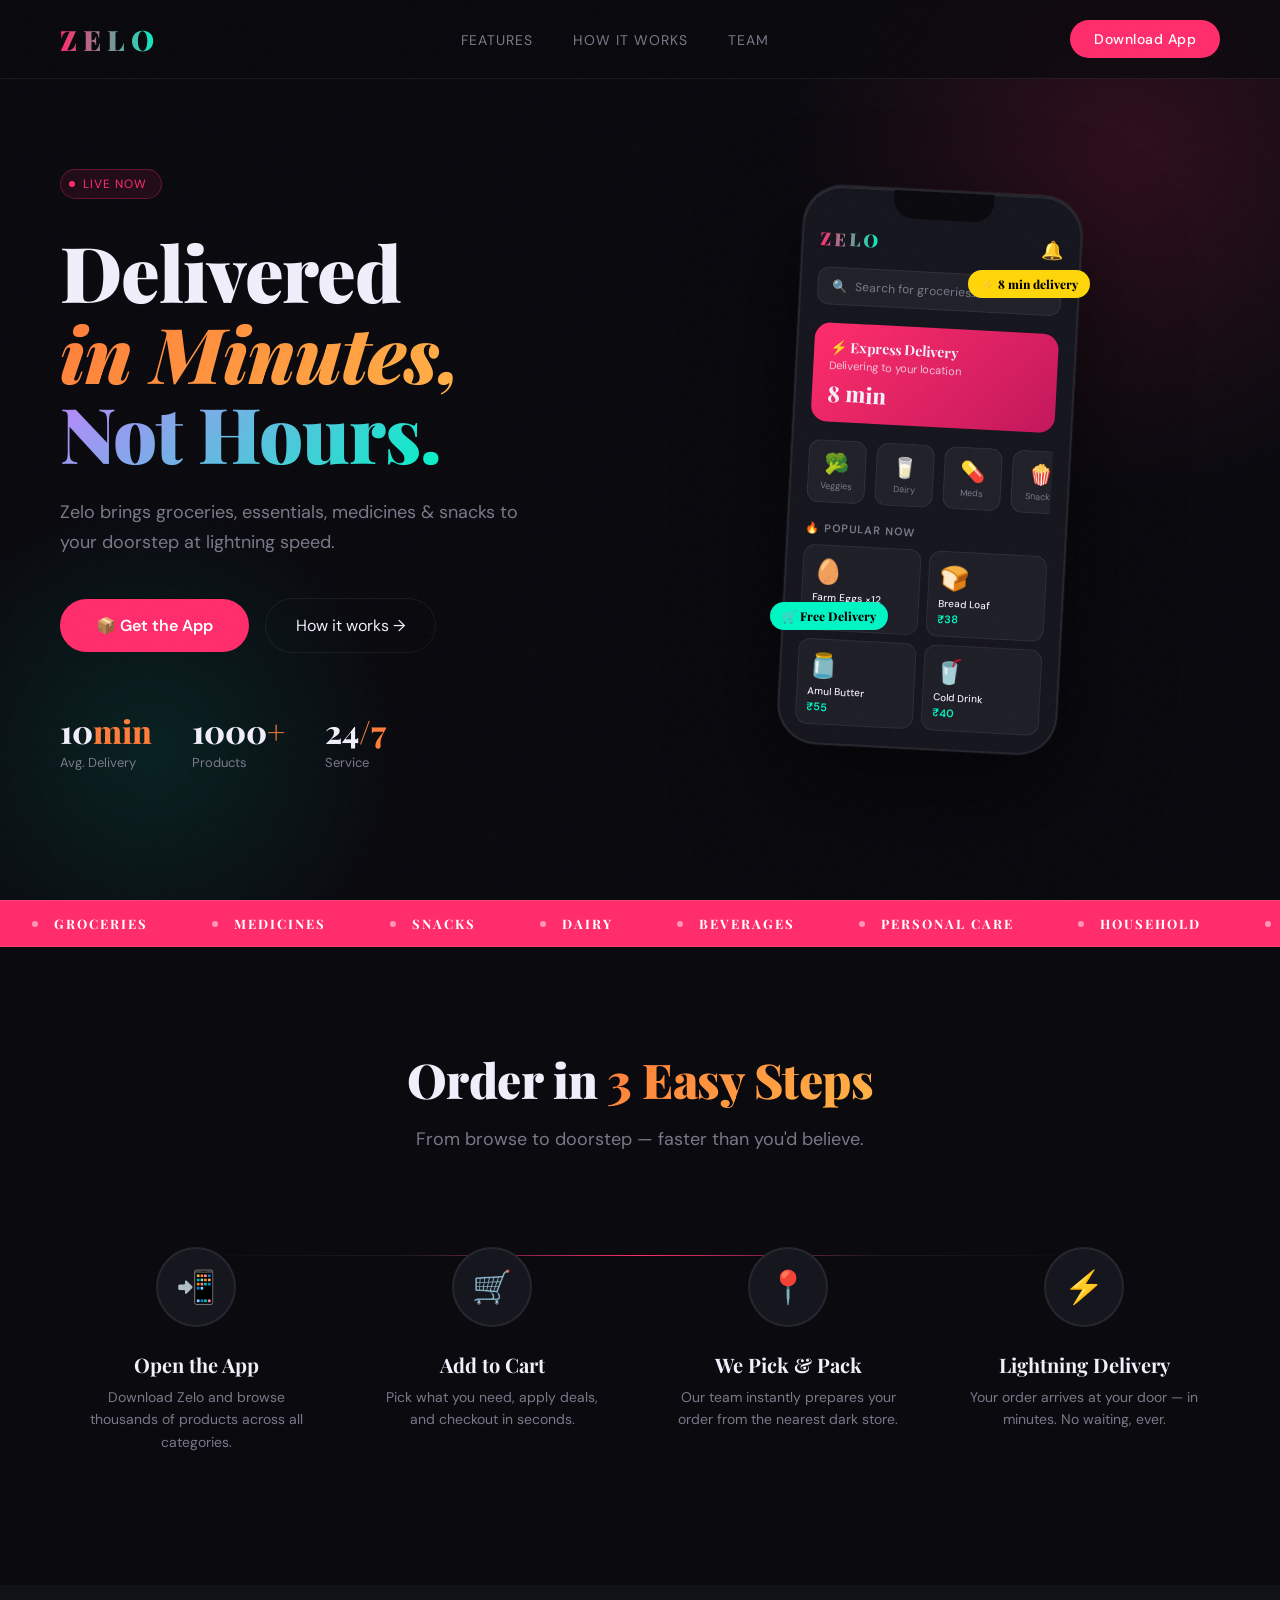
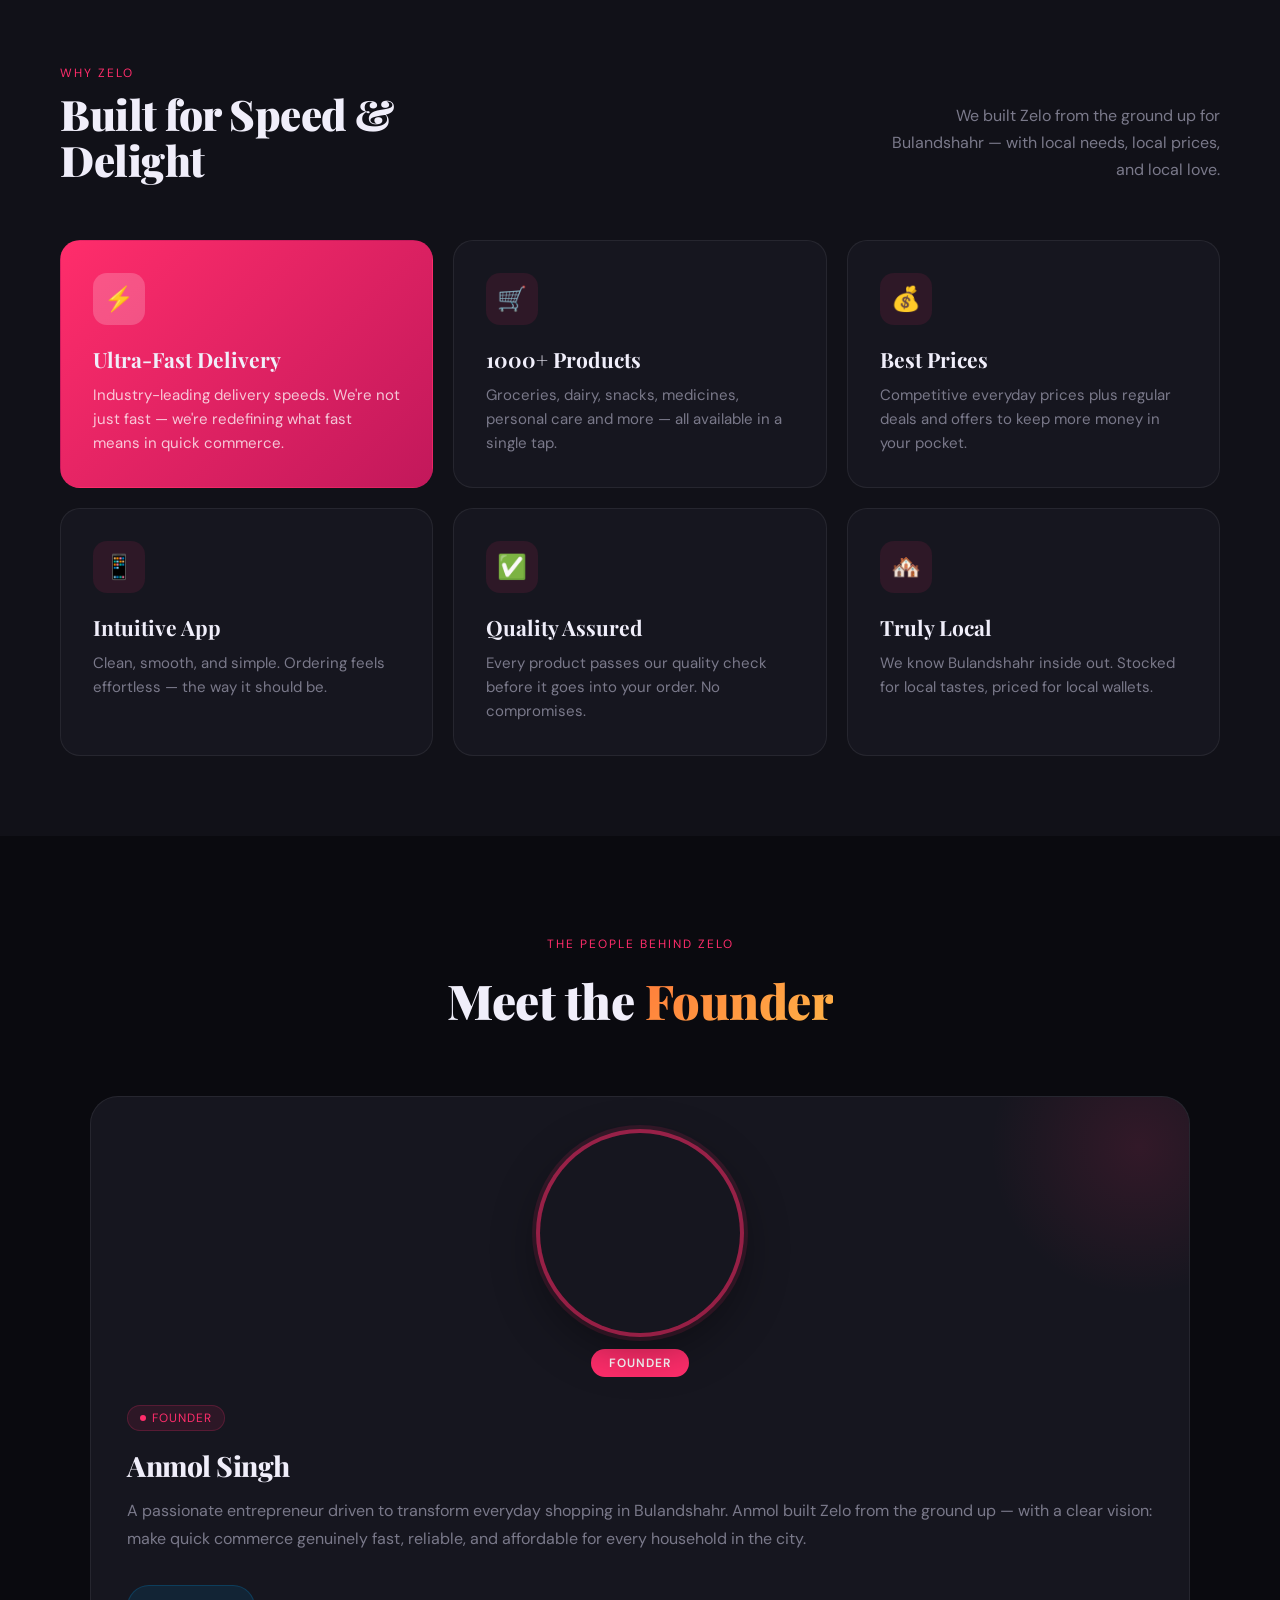
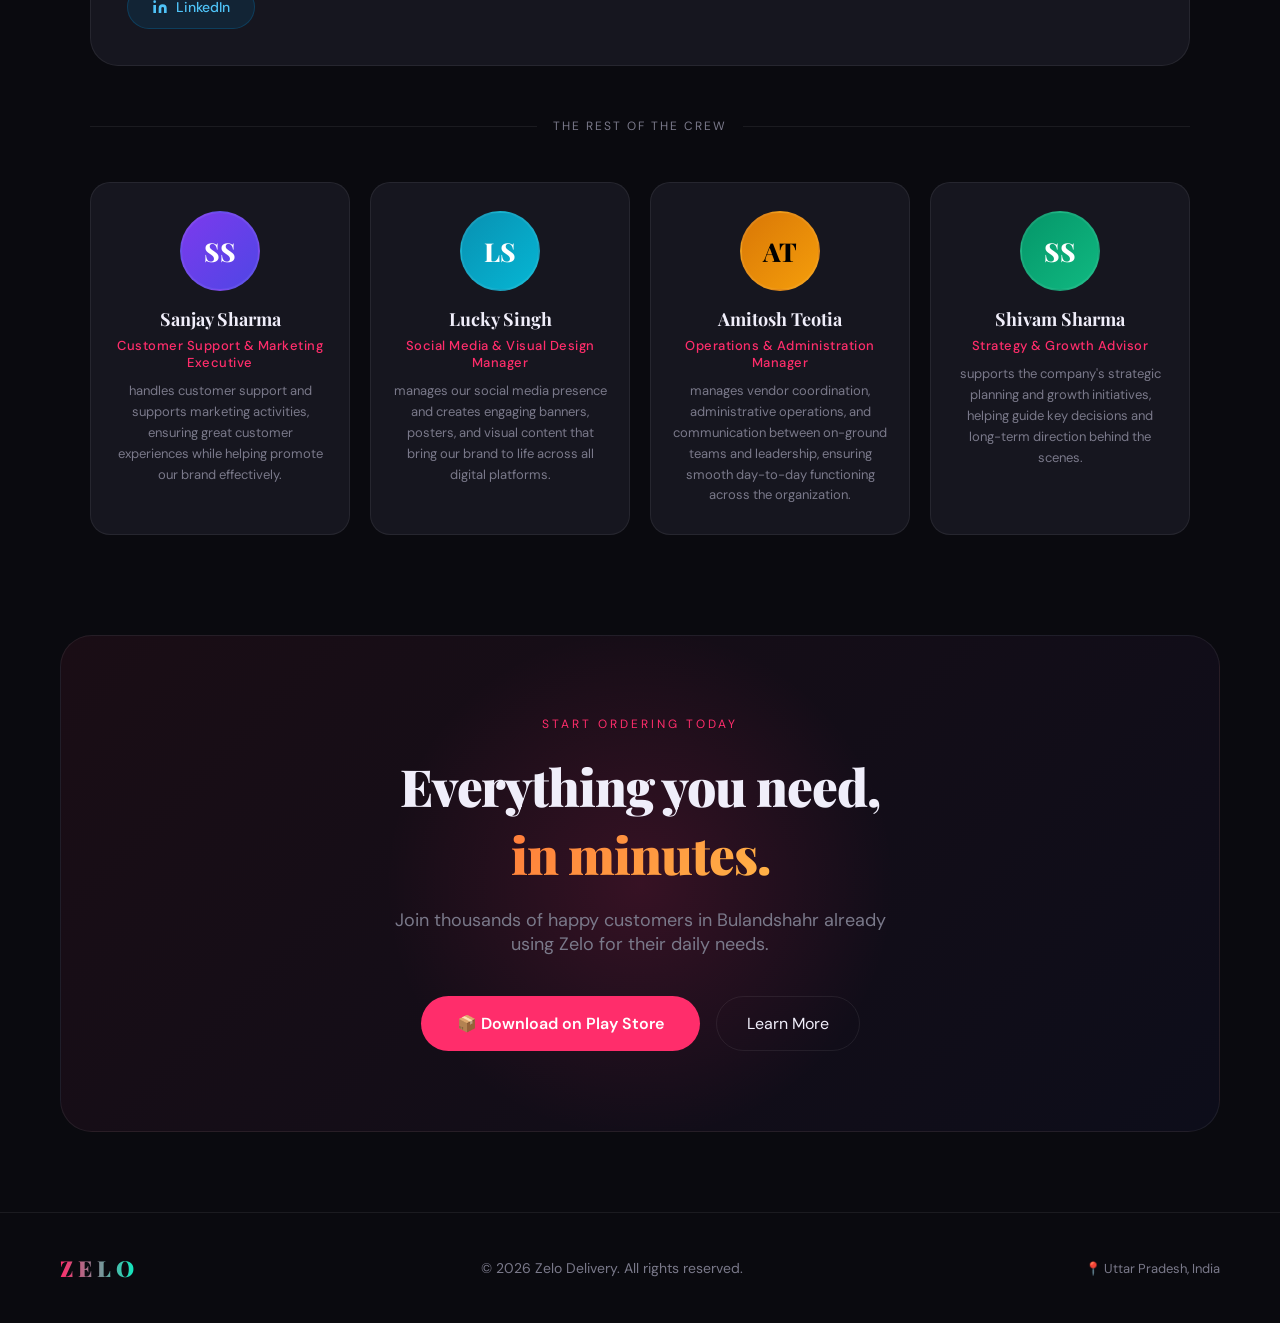
==== public/index.html @ 499e6d7c "Update index.html" ====
<!DOCTYPE html>
<html lang="en">
<head>
<meta charset="UTF-8">
<meta name="viewport" content="width=device-width, initial-scale=1.0">
<title>Zelo Delivery - Quick Commerce</title>
  <link rel="icon" type="image/png" href="https://iili.io/BT4e2QS.jpg">
<link href="https://fonts.googleapis.com/css2?family=Playfair+Display:ital,wght@0,700;0,800;0,900;1,700;1,800&family=DM+Sans:ital,wght@0,300;0,400;0,500;1,300&display=swap" rel="stylesheet">
<style>
:root {
  --bg: #0a0a0f;
  --surface: #111118;
  --card: #16161f;
  --pink: #ff2d6b;
  --pink-glow: rgba(255,45,107,0.25);
  --cyan: #00f5c4;
  --yellow: #ffd60a;
  --text: #f0eefa;
  --muted: #7a798a;
  --border: rgba(255,255,255,0.07);

  /* NEW title accent colors */
  --title-orange: #ff7c3a;
  --title-violet: #c084fc;
  --title-gold: #f5c842;
}

*, *::before, *::after { margin:0; padding:0; box-sizing:border-box; }

html { scroll-behavior: smooth; }

body {
  background: var(--bg);
  color: var(--text);
  font-family: 'DM Sans', sans-serif;
  overflow-x: hidden;
}

/* ──── NOISE OVERLAY ──── */
body::before {
  content:'';
  position: fixed;
  inset: 0;
  background-image: url("data:image/svg+xml,%3Csvg viewBox='0 0 200 200' xmlns='http://www.w3.org/2000/svg'%3E%3Cfilter id='n'%3E%3CfeTurbulence type='fractalNoise' baseFrequency='0.9' numOctaves='4' stitchTiles='stitch'/%3E%3C/filter%3E%3Crect width='100%25' height='100%25' filter='url(%23n)' opacity='0.03'/%3E%3C/svg%3E");
  pointer-events: none;
  z-index: 1000;
  opacity: 0.4;
}

/* ──── NAV ──── */
nav {
  position: fixed;
  top: 0; left: 0; right: 0;
  z-index: 900;
  display: flex;
  align-items: center;
  justify-content: space-between;
  padding: 20px 60px;
  background: rgba(10,10,15,0.7);
  backdrop-filter: blur(20px);
  border-bottom: 1px solid var(--border);
}

.nav-logo {
  font-family: 'Playfair Display', serif;
  font-weight: 900;
  font-size: 28px;
  letter-spacing: 6px;
  background: linear-gradient(90deg, var(--pink), var(--cyan));
  -webkit-background-clip: text;
  -webkit-text-fill-color: transparent;
}

.nav-links {
  display: flex;
  gap: 40px;
  list-style: none;
}

.nav-links a {
  color: var(--muted);
  text-decoration: none;
  font-size: 14px;
  letter-spacing: 1px;
  text-transform: uppercase;
  transition: color 0.3s;
}

.nav-links a:hover { color: var(--text); }

.nav-cta {
  padding: 10px 24px;
  background: var(--pink);
  color: white;
  border-radius: 50px;
  text-decoration: none;
  font-size: 14px;
  font-weight: 500;
  transition: all 0.3s;
  letter-spacing: 0.5px;
}

.nav-cta:hover {
  background: #ff4d82;
  transform: translateY(-1px);
  box-shadow: 0 8px 30px var(--pink-glow);
}

/* ──── HERO ──── */
.hero {
  min-height: 100vh;
  display: grid;
  grid-template-columns: 1fr 1fr;
  align-items: center;
  padding: 120px 60px 80px;
  position: relative;
  overflow: hidden;
}

.hero::after {
  content:'';
  position: absolute;
  width: 700px; height: 700px;
  border-radius: 50%;
  background: radial-gradient(circle, rgba(255,45,107,0.15) 0%, transparent 70%);
  top: -200px; right: -200px;
  pointer-events: none;
}

.hero::before {
  content:'';
  position: absolute;
  width: 500px; height: 500px;
  border-radius: 50%;
  background: radial-gradient(circle, rgba(0,245,196,0.1) 0%, transparent 70%);
  bottom: -100px; left: -100px;
  pointer-events: none;
}

.hero-left { position: relative; z-index: 2; }

.hero-badge {
  display: inline-flex;
  align-items: center;
  gap: 8px;
  padding: 6px 14px 6px 8px;
  background: rgba(255,45,107,0.1);
  border: 1px solid rgba(255,45,107,0.3);
  border-radius: 50px;
  font-size: 12px;
  color: var(--pink);
  letter-spacing: 1px;
  text-transform: uppercase;
  margin-bottom: 32px;
  animation: fadeUp 0.8s ease both;
}

.badge-dot {
  width: 6px; height: 6px;
  border-radius: 50%;
  background: var(--pink);
  animation: pulse 2s infinite;
}

@keyframes pulse {
  0%,100% { opacity:1; transform:scale(1); }
  50% { opacity:0.5; transform:scale(1.5); }
}

/* ── HERO TITLE — Playfair Display, new accent colors ── */
.hero-title {
  font-family: 'Playfair Display', serif;
  font-size: clamp(52px, 6vw, 86px);
  font-weight: 900;
  line-height: 1.05;
  margin-bottom: 24px;
  animation: fadeUp 0.8s 0.1s ease both;
  letter-spacing: -1px;
}

.title-accent {
  background: linear-gradient(135deg, var(--title-orange), #ffb347);
  -webkit-background-clip: text;
  -webkit-text-fill-color: transparent;
  font-style: italic;
}

.title-cyan {
  background: linear-gradient(135deg, var(--title-violet), var(--cyan));
  -webkit-background-clip: text;
  -webkit-text-fill-color: transparent;
}

.hero-sub {
  font-size: 18px;
  color: var(--muted);
  max-width: 480px;
  line-height: 1.7;
  margin-bottom: 40px;
  animation: fadeUp 0.8s 0.2s ease both;
}

.hero-actions {
  display: flex;
  gap: 16px;
  align-items: center;
  animation: fadeUp 0.8s 0.3s ease both;
}

.btn-primary {
  display: inline-flex;
  align-items: center;
  gap: 10px;
  padding: 16px 36px;
  background: var(--pink);
  color: white;
  border-radius: 50px;
  text-decoration: none;
  font-size: 16px;
  font-weight: 600;
  transition: all 0.3s;
  position: relative;
  overflow: hidden;
}

.btn-primary::before {
  content:'';
  position: absolute;
  inset: 0;
  background: linear-gradient(135deg, rgba(255,255,255,0.2), transparent);
  opacity: 0;
  transition: opacity 0.3s;
}

.btn-primary:hover {
  transform: translateY(-3px);
  box-shadow: 0 16px 40px var(--pink-glow);
}

.btn-primary:hover::before { opacity: 1; }

.btn-secondary {
  display: inline-flex;
  align-items: center;
  gap: 10px;
  padding: 16px 30px;
  background: transparent;
  color: var(--text);
  border: 1px solid var(--border);
  border-radius: 50px;
  text-decoration: none;
  font-size: 16px;
  font-weight: 400;
  transition: all 0.3s;
}

.btn-secondary:hover {
  border-color: rgba(255,255,255,0.2);
  background: rgba(255,255,255,0.04);
}

.hero-stats {
  display: flex;
  gap: 40px;
  margin-top: 56px;
  animation: fadeUp 0.8s 0.4s ease both;
}

.stat-num {
  font-family: 'Playfair Display', serif;
  font-size: 32px;
  font-weight: 800;
  color: var(--text);
}

.stat-num span { color: var(--title-orange); }

.stat-label {
  font-size: 13px;
  color: var(--muted);
  margin-top: 2px;
}

/* Hero visual */
.hero-right {
  position: relative;
  z-index: 2;
  display: flex;
  justify-content: center;
  animation: fadeIn 1.2s 0.3s ease both;
}

.phone-mockup {
  width: 280px;
  height: 560px;
  background: var(--card);
  border-radius: 40px;
  border: 2px solid var(--border);
  position: relative;
  overflow: hidden;
  box-shadow: 0 40px 100px rgba(0,0,0,0.5), 0 0 0 1px rgba(255,255,255,0.05), inset 0 1px 0 rgba(255,255,255,0.1);
  transform: rotate(3deg);
  transition: transform 0.5s ease;
}

.phone-mockup:hover {
  transform: rotate(0deg) scale(1.02);
}

.phone-notch {
  width: 100px; height: 28px;
  background: var(--bg);
  border-radius: 0 0 20px 20px;
  margin: 0 auto;
  position: relative;
  z-index: 10;
}

.phone-screen {
  padding: 12px 16px;
  height: calc(100% - 28px);
}

.app-header {
  display: flex;
  align-items: center;
  justify-content: space-between;
  margin-bottom: 16px;
}

.app-logo-small {
  font-family: 'Playfair Display', serif;
  font-weight: 900;
  font-size: 18px;
  letter-spacing: 3px;
  background: linear-gradient(90deg, var(--pink), var(--cyan));
  -webkit-background-clip: text;
  -webkit-text-fill-color: transparent;
}

.app-bell { color: var(--muted); font-size: 18px; }

.search-bar {
  background: rgba(255,255,255,0.05);
  border: 1px solid var(--border);
  border-radius: 12px;
  padding: 10px 14px;
  font-size: 12px;
  color: var(--muted);
  margin-bottom: 18px;
  display: flex;
  align-items: center;
  gap: 8px;
}

.delivery-banner {
  background: linear-gradient(135deg, var(--pink), #c2185b);
  border-radius: 16px;
  padding: 14px 16px;
  margin-bottom: 18px;
}

.db-title {
  font-family: 'Playfair Display', serif;
  font-size: 14px;
  font-weight: 700;
  margin-bottom: 2px;
}

.db-sub { font-size: 11px; opacity: 0.8; }

.db-time {
  font-family: 'Playfair Display', serif;
  font-size: 22px;
  font-weight: 800;
  margin-top: 6px;
}

.categories-row {
  display: flex;
  gap: 10px;
  margin-bottom: 18px;
  overflow: hidden;
}

.cat {
  background: rgba(255,255,255,0.05);
  border: 1px solid var(--border);
  border-radius: 12px;
  padding: 10px;
  text-align: center;
  flex-shrink: 0;
  width: 58px;
}

.cat-icon { font-size: 20px; margin-bottom: 3px; }
.cat-name { font-size: 9px; color: var(--muted); }

.section-label {
  font-size: 11px;
  font-weight: 600;
  letter-spacing: 1px;
  text-transform: uppercase;
  color: var(--muted);
  margin-bottom: 10px;
}

.product-grid {
  display: grid;
  grid-template-columns: 1fr 1fr;
  gap: 8px;
}

.product-card {
  background: rgba(255,255,255,0.04);
  border: 1px solid var(--border);
  border-radius: 12px;
  padding: 10px;
}

.product-emoji { font-size: 24px; margin-bottom: 4px; }
.product-name { font-size: 10px; font-weight: 500; margin-bottom: 2px; }
.product-price { font-size: 11px; color: var(--cyan); font-weight: 600; }

.floating-badge {
  position: absolute;
  background: var(--yellow);
  color: #000;
  font-family: 'Playfair Display', serif;
  font-weight: 800;
  font-size: 12px;
  padding: 6px 12px;
  border-radius: 50px;
  right: -20px;
  top: 80px;
  animation: float 3s ease-in-out infinite;
}

.floating-badge2 {
  position: absolute;
  background: var(--cyan);
  color: #000;
  font-family: 'Playfair Display', serif;
  font-weight: 800;
  font-size: 12px;
  padding: 6px 12px;
  border-radius: 50px;
  left: -20px;
  bottom: 120px;
  animation: float 3s 1.5s ease-in-out infinite;
}

@keyframes float {
  0%,100% { transform: translateY(0); }
  50% { transform: translateY(-8px); }
}

/* ──── MARQUEE ──── */
.marquee-wrap {
  overflow: hidden;
  background: var(--pink);
  padding: 14px 0;
  border-top: 1px solid rgba(255,255,255,0.1);
  border-bottom: 1px solid rgba(255,255,255,0.1);
}

.marquee-track {
  display: flex;
  gap: 0;
  animation: marquee 20s linear infinite;
  white-space: nowrap;
}

.marquee-item {
  display: inline-flex;
  align-items: center;
  gap: 16px;
  padding: 0 32px;
  font-family: 'Playfair Display', serif;
  font-weight: 700;
  font-size: 13px;
  letter-spacing: 2px;
  text-transform: uppercase;
  color: white;
}

.marquee-dot {
  width: 6px; height: 6px;
  border-radius: 50%;
  background: rgba(255,255,255,0.5);
  flex-shrink: 0;
}

@keyframes marquee {
  from { transform: translateX(0); }
  to { transform: translateX(-50%); }
}

/* ──── HOW IT WORKS ──── */
.hiw {
  padding: 100px 60px;
  position: relative;
  overflow: hidden;
}

/* ── Section large titles — Playfair Display ── */
.hiw-title {
  font-family: 'Playfair Display', serif;
  font-size: 48px;
  font-weight: 900;
  text-align: center;
  margin-bottom: 16px;
  letter-spacing: -0.5px;
}

.hiw-sub {
  text-align: center;
  color: var(--muted);
  font-size: 18px;
  margin-bottom: 64px;
}

.steps {
  display: grid;
  grid-template-columns: repeat(4, 1fr);
  gap: 24px;
  position: relative;
}

.steps::before {
  content:'';
  position: absolute;
  top: 40px; left: 10%;
  right: 10%;
  height: 1px;
  background: linear-gradient(90deg, transparent, var(--border), var(--pink), var(--border), transparent);
}

.step {
  text-align: center;
  padding: 32px 20px;
  position: relative;
}

.step-num {
  width: 80px; height: 80px;
  border-radius: 50%;
  background: var(--card);
  border: 2px solid var(--border);
  display: flex;
  align-items: center;
  justify-content: center;
  margin: 0 auto 24px;
  font-size: 32px;
  position: relative;
  transition: all 0.3s;
}

.step:hover .step-num {
  border-color: var(--pink);
  box-shadow: 0 0 30px var(--pink-glow);
  transform: scale(1.1);
}

.step-title {
  font-family: 'Playfair Display', serif;
  font-size: 20px;
  font-weight: 700;
  margin-bottom: 8px;
}

.step-desc {
  font-size: 14px;
  color: var(--muted);
  line-height: 1.6;
}

/* ──── FEATURES ──── */
.features {
  padding: 80px 60px;
  background: var(--surface);
}

.section-header {
  display: flex;
  align-items: flex-end;
  justify-content: space-between;
  margin-bottom: 56px;
}

.section-tag {
  font-size: 12px;
  letter-spacing: 2px;
  text-transform: uppercase;
  color: var(--pink);
  margin-bottom: 10px;
}

.section-heading {
  font-family: 'Playfair Display', serif;
  font-size: 42px;
  font-weight: 900;
  line-height: 1.1;
  max-width: 400px;
  letter-spacing: -0.5px;
}

.section-desc {
  color: var(--muted);
  max-width: 340px;
  text-align: right;
  font-size: 16px;
  line-height: 1.7;
}

.feat-grid {
  display: grid;
  grid-template-columns: repeat(3, 1fr);
  gap: 20px;
}

.feat-card {
  background: var(--card);
  border: 1px solid var(--border);
  border-radius: 20px;
  padding: 32px;
  transition: all 0.3s;
  cursor: default;
  position: relative;
  overflow: hidden;
}

.feat-card::before {
  content:'';
  position: absolute;
  inset: 0;
  background: linear-gradient(135deg, var(--pink-glow), transparent);
  opacity: 0;
  transition: opacity 0.3s;
}

.feat-card:hover {
  border-color: rgba(255,45,107,0.3);
  transform: translateY(-4px);
}

.feat-card:hover::before { opacity: 1; }

.feat-icon {
  width: 52px; height: 52px;
  border-radius: 14px;
  background: rgba(255,45,107,0.1);
  display: flex;
  align-items: center;
  justify-content: center;
  font-size: 24px;
  margin-bottom: 20px;
  position: relative;
}

.feat-title {
  font-family: 'Playfair Display', serif;
  font-size: 21px;
  font-weight: 700;
  margin-bottom: 10px;
}

.feat-desc {
  font-size: 15px;
  color: var(--muted);
  line-height: 1.6;
}

.feat-card.highlight {
  background: linear-gradient(135deg, var(--pink), #c2185b);
  border-color: transparent;
}

.feat-card.highlight .feat-icon {
  background: rgba(255,255,255,0.2);
}

.feat-card.highlight .feat-desc { color: rgba(255,255,255,0.75); }

/* ──── TEAM ──── */
.team {
  padding: 100px 60px;
}

.team-inner {
  max-width: 900px;
  margin: 0 auto;
}

.team-label {
  font-size: 12px;
  letter-spacing: 2px;
  text-transform: uppercase;
  color: var(--pink);
  text-align: center;
  margin-bottom: 16px;
}

.team-title {
  font-family: 'Playfair Display', serif;
  font-size: 48px;
  font-weight: 900;
  text-align: center;
  margin-bottom: 64px;
  letter-spacing: -0.5px;
}

.founder-wrap {
  display: grid;
  grid-template-columns: 1fr 1fr;
  gap: 60px;
  align-items: center;
  background: var(--card);
  border: 1px solid var(--border);
  border-radius: 28px;
  padding: 52px;
  position: relative;
  overflow: hidden;
}

.founder-wrap::before {
  content:'';
  position: absolute;
  width: 300px; height: 300px;
  background: radial-gradient(circle, rgba(255,45,107,0.12) 0%, transparent 70%);
  top: -100px; right: -100px;
}

.founder-img-wrap {
  position: relative;
  display: flex;
  flex-direction: column;
  align-items: center;
  justify-content: center;
}

.founder-img {
  width: 200px;
  height: 200px;
  border-radius: 50%;
  overflow: hidden;
  border: none;
  background: transparent;
  position: relative;
  margin: 0 auto 0;
  box-shadow: 0 0 0 4px rgba(255,45,107,0.5), 0 0 0 8px rgba(255,45,107,0.12), 0 16px 48px rgba(0,0,0,0.4);
  flex-shrink: 0;
}

.founder-img img {
  width: 100%;
  height: 100%;
  object-fit: cover;
  object-position: center top;
  display: block;
  background: transparent;
}

.founder-img-overlay { display: none; }

.founder-img-badge {
  margin-top: 16px;
  background: var(--pink);
  color: white;
  padding: 6px 18px;
  border-radius: 50px;
  font-size: 12px;
  font-weight: 600;
  letter-spacing: 1px;
  text-transform: uppercase;
  position: static;
}

.founder-role-tag {
  display: inline-flex;
  align-items: center;
  gap: 6px;
  background: rgba(255,45,107,0.1);
  border: 1px solid rgba(255,45,107,0.2);
  color: var(--pink);
  border-radius: 50px;
  padding: 4px 12px;
  font-size: 12px;
  letter-spacing: 1px;
  text-transform: uppercase;
  margin-bottom: 20px;
}

.founder-name {
  font-family: 'Playfair Display', serif;
  font-size: 38px;
  font-weight: 800;
  line-height: 1.1;
  margin-bottom: 16px;
  letter-spacing: -0.5px;
}

.founder-bio {
  color: var(--muted);
  font-size: 16px;
  line-height: 1.75;
  margin-bottom: 32px;
}

.founder-socials {
  display: flex;
  gap: 12px;
}

.social-btn {
  display: inline-flex;
  align-items: center;
  gap: 8px;
  padding: 12px 24px;
  border-radius: 50px;
  text-decoration: none;
  font-size: 14px;
  font-weight: 500;
  transition: all 0.3s;
}

.social-linkedin {
  background: rgba(0,119,181,0.15);
  border: 1px solid rgba(0,119,181,0.3);
  color: #4fc3f7;
}

.social-linkedin:hover {
  background: rgba(0,119,181,0.25);
  transform: translateY(-2px);
}

/* ──── FOUNDERS DUO ──── */
.founders-duo { margin: 0 auto; }

.founders-duo .founder-wrap {
  grid-template-columns: 1fr;
  gap: 28px;
  padding: 36px;
}

.founders-duo .founder-name { font-size: 28px; }

@media (max-width: 900px) {
  .founders-duo { grid-template-columns: 1fr; }
}

/* ──── CTA ──── */
.cta {
  margin: 0 60px 80px;
  padding: 80px;
  background: linear-gradient(135deg, #1a0d15, #0d0d1a);
  border: 1px solid var(--border);
  border-radius: 32px;
  text-align: center;
  position: relative;
  overflow: hidden;
}

.cta::before {
  content:'';
  position: absolute;
  width: 600px; height: 600px;
  background: radial-gradient(circle, rgba(255,45,107,0.15) 0%, transparent 60%);
  top: 50%; left: 50%;
  transform: translate(-50%,-50%);
  pointer-events: none;
}

.cta-eyebrow {
  font-size: 12px;
  letter-spacing: 3px;
  text-transform: uppercase;
  color: var(--pink);
  margin-bottom: 20px;
}

.cta-title {
  font-family: 'Playfair Display', serif;
  font-size: clamp(36px, 4vw, 56px);
  font-weight: 900;
  margin-bottom: 20px;
  position: relative;
  z-index: 1;
  letter-spacing: -1px;
}

.cta-sub {
  color: var(--muted);
  font-size: 18px;
  margin-bottom: 40px;
  max-width: 500px;
  margin-left: auto;
  margin-right: auto;
  position: relative;
  z-index: 1;
}

.cta-actions {
  display: flex;
  gap: 16px;
  justify-content: center;
  position: relative;
  z-index: 1;
}

/* ──── TEAM GRID ──── */
.team-grid {
  display: grid;
  grid-template-columns: repeat(4, 1fr);
  gap: 20px;
  margin-top: 48px;
}

.team-card {
  background: var(--card);
  border: 1px solid var(--border);
  border-radius: 20px;
  padding: 28px 20px;
  text-align: center;
  transition: all 0.3s;
  position: relative;
  overflow: hidden;
}

.team-card::before {
  content:'';
  position: absolute;
  inset: 0;
  opacity: 0;
  transition: opacity 0.3s;
}

.team-card:hover {
  transform: translateY(-6px);
  border-color: rgba(255,45,107,0.25);
}

.team-card:hover::before { opacity: 1; }

.team-avatar {
  width: 80px; height: 80px;
  border-radius: 50%;
  margin: 0 auto 16px;
  display: flex;
  align-items: center;
  justify-content: center;
  font-family: 'Playfair Display', serif;
  font-size: 26px;
  font-weight: 800;
  color: white;
  border: 2px solid var(--border);
}

.avatar-a { background: linear-gradient(135deg, #7c3aed, #4f46e5); }
.avatar-b { background: linear-gradient(135deg, #0891b2, #06b6d4); }
.avatar-c { background: linear-gradient(135deg, #d97706, #f59e0b); color: #000; }
.avatar-d { background: linear-gradient(135deg, #059669, #10b981); }

.team-card-name {
  font-family: 'Playfair Display', serif;
  font-size: 18px;
  font-weight: 700;
  margin-bottom: 6px;
}

.team-card-role {
  font-size: 13px;
  color: var(--pink);
  font-weight: 500;
  margin-bottom: 10px;
  letter-spacing: 0.5px;
}

.team-card-bio {
  font-size: 13px;
  color: var(--muted);
  line-height: 1.6;
}

.team-divider {
  display: flex;
  align-items: center;
  gap: 16px;
  margin-top: 52px;
  margin-bottom: 0;
}

.team-divider-line {
  flex: 1;
  height: 1px;
  background: var(--border);
}

.team-divider-label {
  font-size: 12px;
  letter-spacing: 2px;
  text-transform: uppercase;
  color: var(--muted);
  white-space: nowrap;
}

@media (max-width: 900px) {
  .team-grid { grid-template-columns: 1fr 1fr; }
}

@media (max-width: 500px) {
  .team-grid { grid-template-columns: 1fr; }
}

/* ──── FOOTER ──── */
footer {
  border-top: 1px solid var(--border);
  padding: 40px 60px;
  display: flex;
  align-items: center;
  justify-content: space-between;
}

.footer-logo {
  font-family: 'Playfair Display', serif;
  font-weight: 900;
  font-size: 22px;
  letter-spacing: 5px;
  background: linear-gradient(90deg, var(--pink), var(--cyan));
  -webkit-background-clip: text;
  -webkit-text-fill-color: transparent;
}

.footer-text {
  color: var(--muted);
  font-size: 14px;
}

.footer-location {
  font-size: 13px;
  color: var(--muted);
  display: flex;
  align-items: center;
  gap: 6px;
}

/* ──── ANIMATIONS ──── */
@keyframes fadeUp {
  from { opacity: 0; transform: translateY(24px); }
  to { opacity: 1; transform: translateY(0); }
}

@keyframes fadeIn {
  from { opacity: 0; }
  to { opacity: 1; }
}

/* ──── RESPONSIVE ──── */
@media (max-width: 900px) {
  nav { padding: 16px 24px; }
  .nav-links { display: none; }
  .hero { grid-template-columns: 1fr; padding: 100px 24px 60px; }
  .hero-right { display: none; }
  .hiw { padding: 60px 24px; }
  .steps { grid-template-columns: 1fr 1fr; }
  .steps::before { display: none; }
  .features { padding: 60px 24px; }
  .feat-grid { grid-template-columns: 1fr; }
  .section-header { flex-direction: column; align-items: flex-start; gap: 20px; }
  .section-desc { text-align: left; }
  .team { padding: 60px 24px; }
  .founder-wrap { grid-template-columns: 1fr; }
  .cta { margin: 0 24px 60px; padding: 48px 24px; }
  footer { flex-direction: column; gap: 16px; text-align: center; padding: 30px 24px; }
}
</style>
</head>
<body>

<!-- NAV -->
<nav>
  <div class="nav-logo">ZELO</div>
  <ul class="nav-links">
    <li><a href="#features">Features</a></li>
    <li><a href="#how">How it works</a></li>
    <li><a href="#team">Team</a></li>
  </ul>
  <a href="https://play.google.com/store/apps/details?id=com.abs.zelo" target="_blank" class="nav-cta">Download App</a>
</nav>

<!-- HERO -->
<section class="hero">
  <div class="hero-left">
    <div class="hero-badge">
      <span class="badge-dot"></span>
      Live Now
    </div>
    <h1 class="hero-title">
      Delivered<br>
      <span class="title-accent">in Minutes,</span><br>
      <span class="title-cyan">Not Hours.</span>
    </h1>
    <p class="hero-sub">Zelo brings groceries, essentials, medicines & snacks to your doorstep at lightning speed.</p>
    <div class="hero-actions">
      <a href="https://play.google.com/store/apps/details?id=com.abs.zelo" target="_blank" class="btn-primary">
        📦 Get the App
      </a>
      <a href="#how" class="btn-secondary">
        How it works →
      </a>
    </div>
    <div class="hero-stats">
      <div class="stat">
        <div class="stat-num">10<span>min</span></div>
        <div class="stat-label">Avg. Delivery</div>
      </div>
      <div class="stat">
        <div class="stat-num">1000<span>+</span></div>
        <div class="stat-label">Products</div>
      </div>
      <div class="stat">
        <div class="stat-num">24<span>/7</span></div>
        <div class="stat-label">Service</div>
      </div>
    </div>
  </div>
  <div class="hero-right">
    <div style="position:relative">
      <div class="phone-mockup">
        <div class="phone-notch"></div>
        <div class="phone-screen">
          <div class="app-header">
            <div class="app-logo-small">ZELO</div>
            <div class="app-bell">🔔</div>
          </div>
          <div class="search-bar">
            🔍 <span>Search for groceries...</span>
          </div>
          <div class="delivery-banner">
            <div class="db-title">⚡ Express Delivery</div>
            <div class="db-sub">Delivering to your location</div>
            <div class="db-time">8 min</div>
          </div>
          <div class="categories-row">
            <div class="cat"><div class="cat-icon">🥦</div><div class="cat-name">Veggies</div></div>
            <div class="cat"><div class="cat-icon">🥛</div><div class="cat-name">Dairy</div></div>
            <div class="cat"><div class="cat-icon">💊</div><div class="cat-name">Meds</div></div>
            <div class="cat"><div class="cat-icon">🍿</div><div class="cat-name">Snacks</div></div>
          </div>
          <div class="section-label">🔥 Popular Now</div>
          <div class="product-grid">
            <div class="product-card"><div class="product-emoji">🥚</div><div class="product-name">Farm Eggs ×12</div><div class="product-price">₹72</div></div>
            <div class="product-card"><div class="product-emoji">🍞</div><div class="product-name">Bread Loaf</div><div class="product-price">₹38</div></div>
            <div class="product-card"><div class="product-emoji">🫙</div><div class="product-name">Amul Butter</div><div class="product-price">₹55</div></div>
            <div class="product-card"><div class="product-emoji">🥤</div><div class="product-name">Cold Drink</div><div class="product-price">₹40</div></div>
          </div>
        </div>
      </div>
      <div class="floating-badge">⚡ 8 min delivery</div>
      <div class="floating-badge2">🛒 Free Delivery</div>
    </div>
  </div>
</section>

<!-- MARQUEE -->
<div class="marquee-wrap">
  <div class="marquee-track">
    <span class="marquee-item"><span class="marquee-dot"></span>Groceries</span>
    <span class="marquee-item"><span class="marquee-dot"></span>Medicines</span>
    <span class="marquee-item"><span class="marquee-dot"></span>Snacks</span>
    <span class="marquee-item"><span class="marquee-dot"></span>Dairy</span>
    <span class="marquee-item"><span class="marquee-dot"></span>Beverages</span>
    <span class="marquee-item"><span class="marquee-dot"></span>Personal Care</span>
    <span class="marquee-item"><span class="marquee-dot"></span>Household</span>
    <span class="marquee-item"><span class="marquee-dot"></span>Fresh Produce</span>
    <span class="marquee-item"><span class="marquee-dot"></span>Groceries</span>
    <span class="marquee-item"><span class="marquee-dot"></span>Medicines</span>
    <span class="marquee-item"><span class="marquee-dot"></span>Snacks</span>
    <span class="marquee-item"><span class="marquee-dot"></span>Dairy</span>
    <span class="marquee-item"><span class="marquee-dot"></span>Beverages</span>
    <span class="marquee-item"><span class="marquee-dot"></span>Personal Care</span>
    <span class="marquee-item"><span class="marquee-dot"></span>Household</span>
    <span class="marquee-item"><span class="marquee-dot"></span>Fresh Produce</span>
  </div>
</div>

<!-- HOW IT WORKS -->
<section class="hiw" id="how">
  <h2 class="hiw-title">Order in <span style="background:linear-gradient(135deg,var(--title-orange),#ffb347);-webkit-background-clip:text;-webkit-text-fill-color:transparent">3 Easy Steps</span></h2>
  <p class="hiw-sub">From browse to doorstep — faster than you'd believe.</p>
  <div class="steps">
    <div class="step">
      <div class="step-num">📲</div>
      <div class="step-title">Open the App</div>
      <div class="step-desc">Download Zelo and browse thousands of products across all categories.</div>
    </div>
    <div class="step">
      <div class="step-num">🛒</div>
      <div class="step-title">Add to Cart</div>
      <div class="step-desc">Pick what you need, apply deals, and checkout in seconds.</div>
    </div>
    <div class="step">
      <div class="step-num">📍</div>
      <div class="step-title">We Pick & Pack</div>
      <div class="step-desc">Our team instantly prepares your order from the nearest dark store.</div>
    </div>
    <div class="step">
      <div class="step-num">⚡</div>
      <div class="step-title">Lightning Delivery</div>
      <div class="step-desc">Your order arrives at your door — in minutes. No waiting, ever.</div>
    </div>
  </div>
</section>

<!-- FEATURES -->
<section class="features" id="features">
  <div class="section-header">
    <div>
      <div class="section-tag">Why Zelo</div>
      <h2 class="section-heading">Built for Speed & Delight</h2>
    </div>
    <p class="section-desc">We built Zelo from the ground up for Bulandshahr — with local needs, local prices, and local love.</p>
  </div>
  <div class="feat-grid">
    <div class="feat-card highlight">
      <div class="feat-icon">⚡</div>
      <h3 class="feat-title">Ultra-Fast Delivery</h3>
      <p class="feat-desc">Industry-leading delivery speeds. We're not just fast — we're redefining what fast means in quick commerce.</p>
    </div>
    <div class="feat-card">
      <div class="feat-icon">🛒</div>
      <h3 class="feat-title">1000+ Products</h3>
      <p class="feat-desc">Groceries, dairy, snacks, medicines, personal care and more — all available in a single tap.</p>
    </div>
    <div class="feat-card">
      <div class="feat-icon">💰</div>
      <h3 class="feat-title">Best Prices</h3>
      <p class="feat-desc">Competitive everyday prices plus regular deals and offers to keep more money in your pocket.</p>
    </div>
    <div class="feat-card">
      <div class="feat-icon">📱</div>
      <h3 class="feat-title">Intuitive App</h3>
      <p class="feat-desc">Clean, smooth, and simple. Ordering feels effortless — the way it should be.</p>
    </div>
    <div class="feat-card">
      <div class="feat-icon">✅</div>
      <h3 class="feat-title">Quality Assured</h3>
      <p class="feat-desc">Every product passes our quality check before it goes into your order. No compromises.</p>
    </div>
    <div class="feat-card">
      <div class="feat-icon">🏘️</div>
      <h3 class="feat-title">Truly Local</h3>
      <p class="feat-desc">We know Bulandshahr inside out. Stocked for local tastes, priced for local wallets.</p>
    </div>
  </div>
</section>

<!-- TEAM -->
<section class="team" id="team">
  <div class="team-inner" style="max-width:1100px">
    <div class="team-label">The People Behind Zelo</div>
    <h2 class="team-title">Meet the <span style="background:linear-gradient(135deg,var(--title-orange),#ffb347);-webkit-background-clip:text;-webkit-text-fill-color:transparent">Founder</span></h2>

    <div class="founders-duo">
      <div class="founder-wrap">
        <div class="founder-img-wrap">
          <div class="founder-img">
            <img src="https://iili.io/f840nZG.png" alt="AS">
            <div class="founder-img-overlay"></div>
          </div>
          <div class="founder-img-badge">Founder</div>
        </div>
        <div class="founder-info">
          <div class="founder-role-tag">
            <span class="badge-dot"></span>
            Founder
          </div>
          <h3 class="founder-name">Anmol Singh</h3>
          <p class="founder-bio">A passionate entrepreneur driven to transform everyday shopping in Bulandshahr. Anmol built Zelo from the ground up — with a clear vision: make quick commerce genuinely fast, reliable, and affordable for every household in the city.</p>
          <div class="founder-socials">
            <a href="https://www.linkedin.com/in/anmol-singh-2292a51a3" target="_blank" class="social-btn social-linkedin">
              <svg width="16" height="16" viewBox="0 0 24 24" fill="currentColor"><path d="M16 8a6 6 0 016 6v7h-4v-7a2 2 0 00-2-2 2 2 0 00-2 2v7h-4v-7a6 6 0 016-6zM2 9h4v12H2z"/><circle cx="4" cy="4" r="2"/></svg>
              LinkedIn
            </a>
          </div>
        </div>
      </div>
    </div>

    <div class="team-divider">
      <div class="team-divider-line"></div>
      <div class="team-divider-label">The rest of the crew</div>
      <div class="team-divider-line"></div>
    </div>

    <div class="team-grid">
      <div class="team-card">
        <div class="team-avatar avatar-a">SS</div>
        <div class="team-card-name">Sanjay Sharma</div>
        <div class="team-card-role">Customer Support & Marketing Executive</div>
        <p class="team-card-bio">handles customer support and supports marketing activities, ensuring great customer experiences while helping promote our brand effectively.</p>
      </div>
      <div class="team-card">
        <div class="team-avatar avatar-b">LS</div>
        <div class="team-card-name">Lucky Singh</div>
        <div class="team-card-role">Social Media & Visual Design Manager</div>
        <p class="team-card-bio">manages our social media presence and creates engaging banners, posters, and visual content that bring our brand to life across all digital platforms.</p>
      </div>
      <div class="team-card">
        <div class="team-avatar avatar-c">AT</div>
        <div class="team-card-name">Amitosh Teotia</div>
        <div class="team-card-role">Operations & Administration Manager</div>
        <p class="team-card-bio">manages vendor coordination, administrative operations, and communication between on-ground teams and leadership, ensuring smooth day-to-day functioning across the organization.</p>
      </div>
      <div class="team-card">
        <div class="team-avatar avatar-d">SS</div>
        <div class="team-card-name">Shivam Sharma</div>
        <div class="team-card-role">Strategy & Growth Advisor</div>
        <p class="team-card-bio">supports the company's strategic planning and growth initiatives, helping guide key decisions and long-term direction behind the scenes.</p>
      </div>
    </div>
  </div>
</section>

<!-- CTA -->
<section class="cta">
  <div class="cta-eyebrow">Start Ordering Today</div>
  <h2 class="cta-title">Everything you need,<br><span style="background:linear-gradient(135deg,var(--title-orange),#ffb347);-webkit-background-clip:text;-webkit-text-fill-color:transparent">in minutes.</span></h2>
  <p class="cta-sub">Join thousands of happy customers in Bulandshahr already using Zelo for their daily needs.</p>
  <div class="cta-actions">
    <a href="https://play.google.com/store/apps/details?id=com.abs.zelo" target="_blank" class="btn-primary">
      📦 Download on Play Store
    </a>
    <a href="#how" class="btn-secondary">
      Learn More
    </a>
  </div>
</section>

<!-- FOOTER -->
<footer>
  <div class="footer-logo">ZELO</div>
  <div class="footer-text">© 2026 Zelo Delivery. All rights reserved.</div>
  <div class="footer-location">📍 Uttar Pradesh, India</div>
</footer>

</body>
</html>
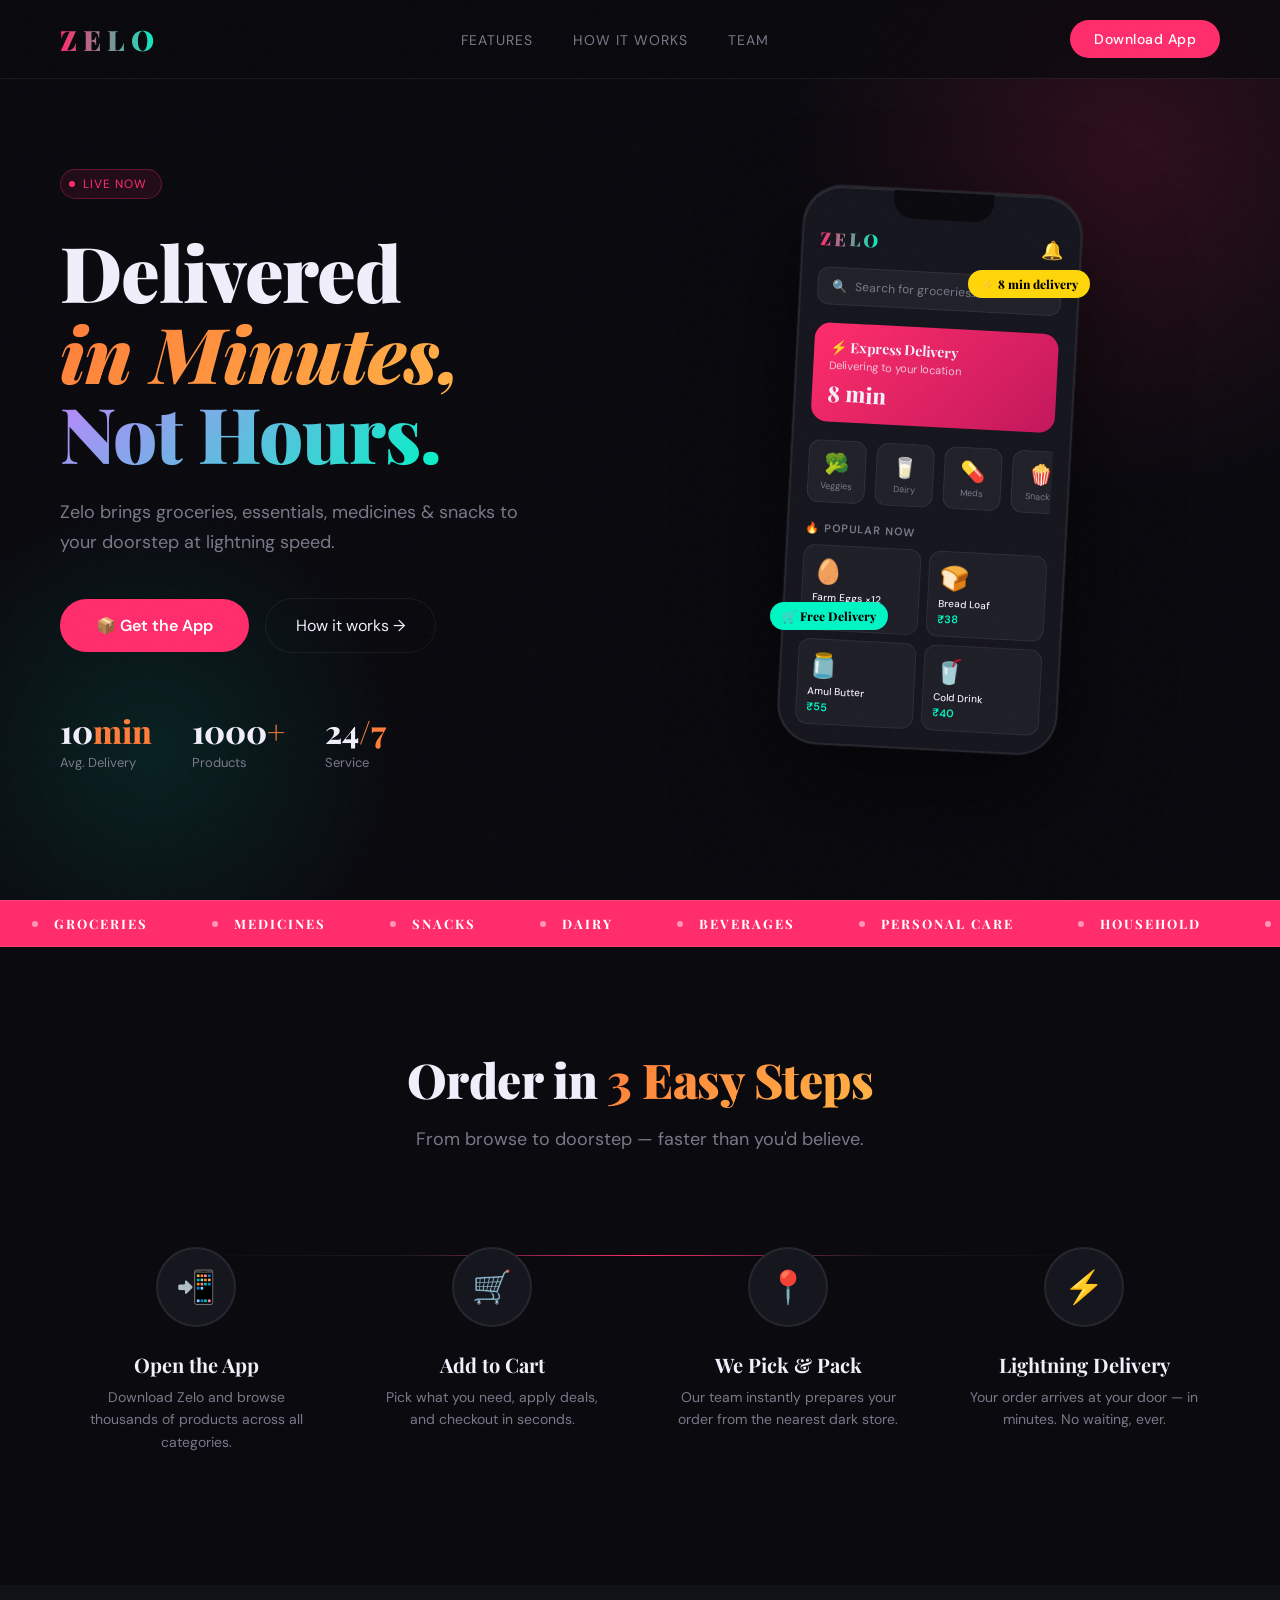
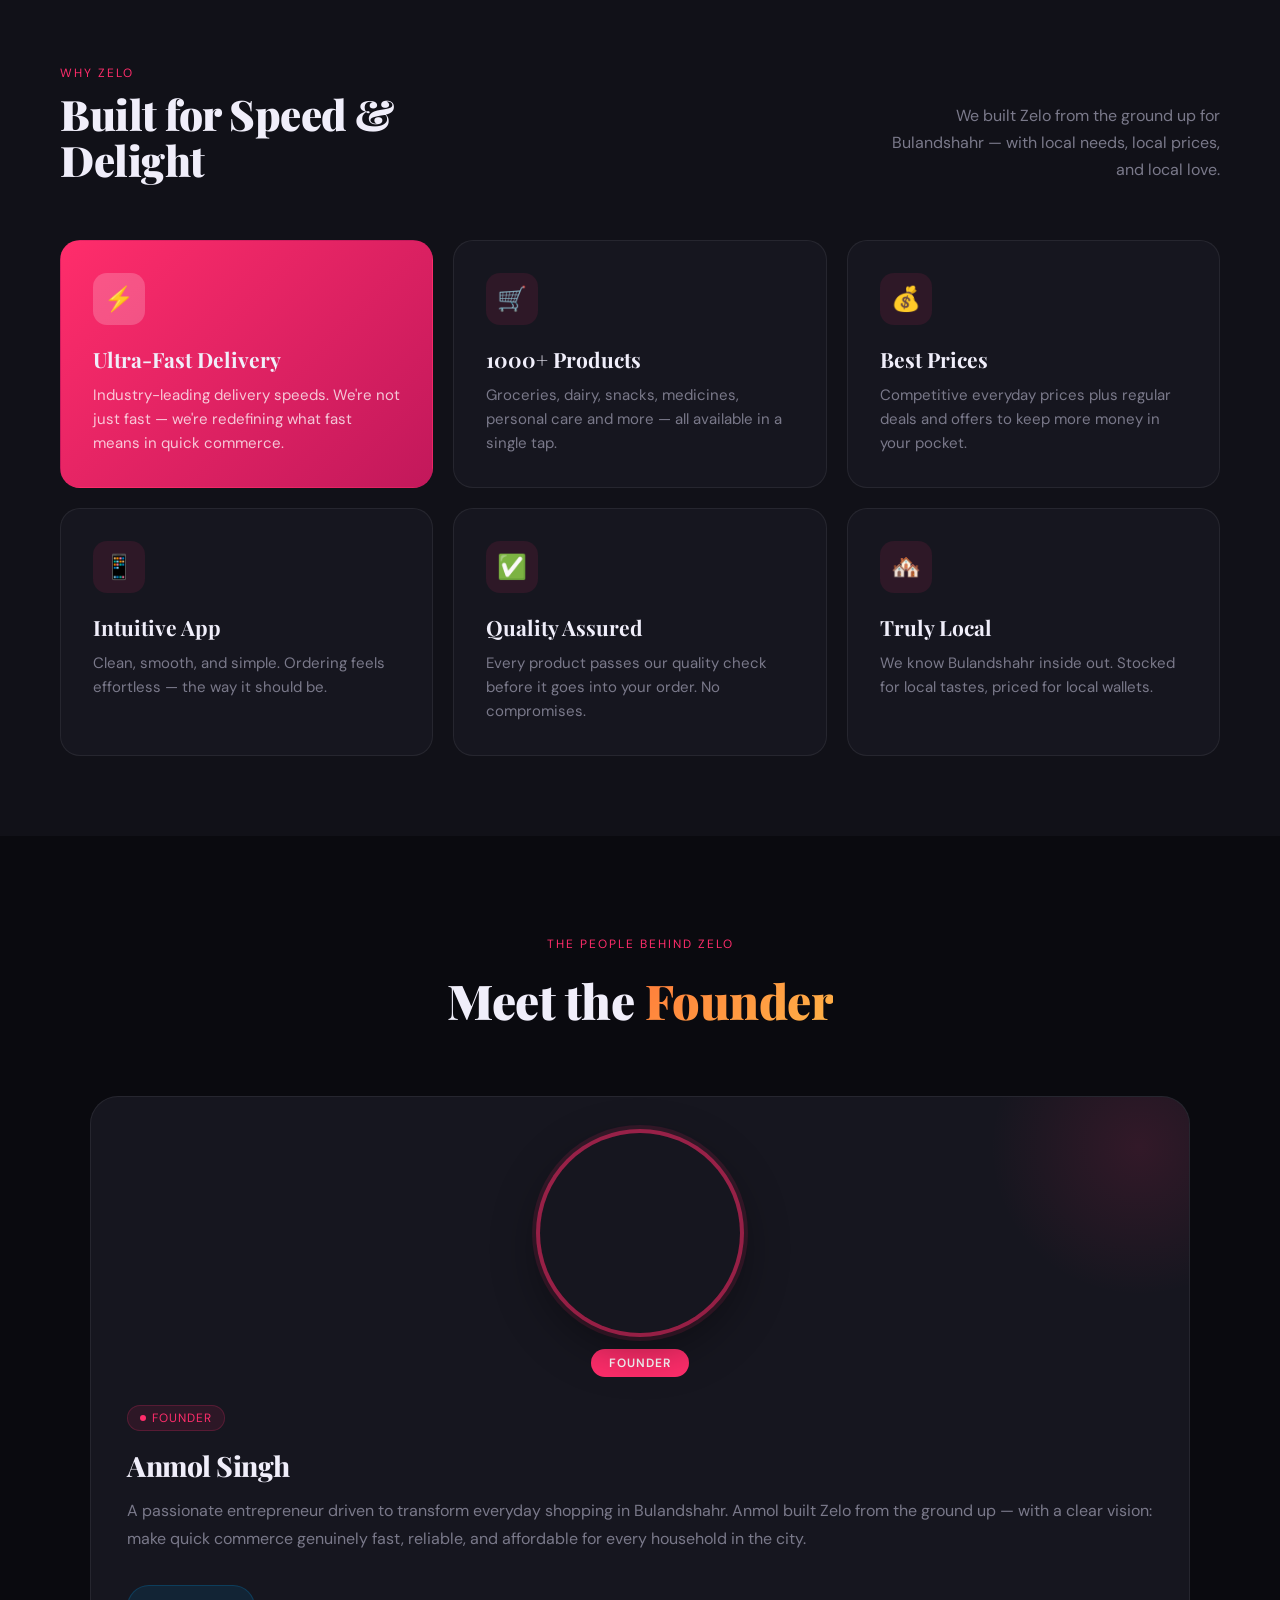
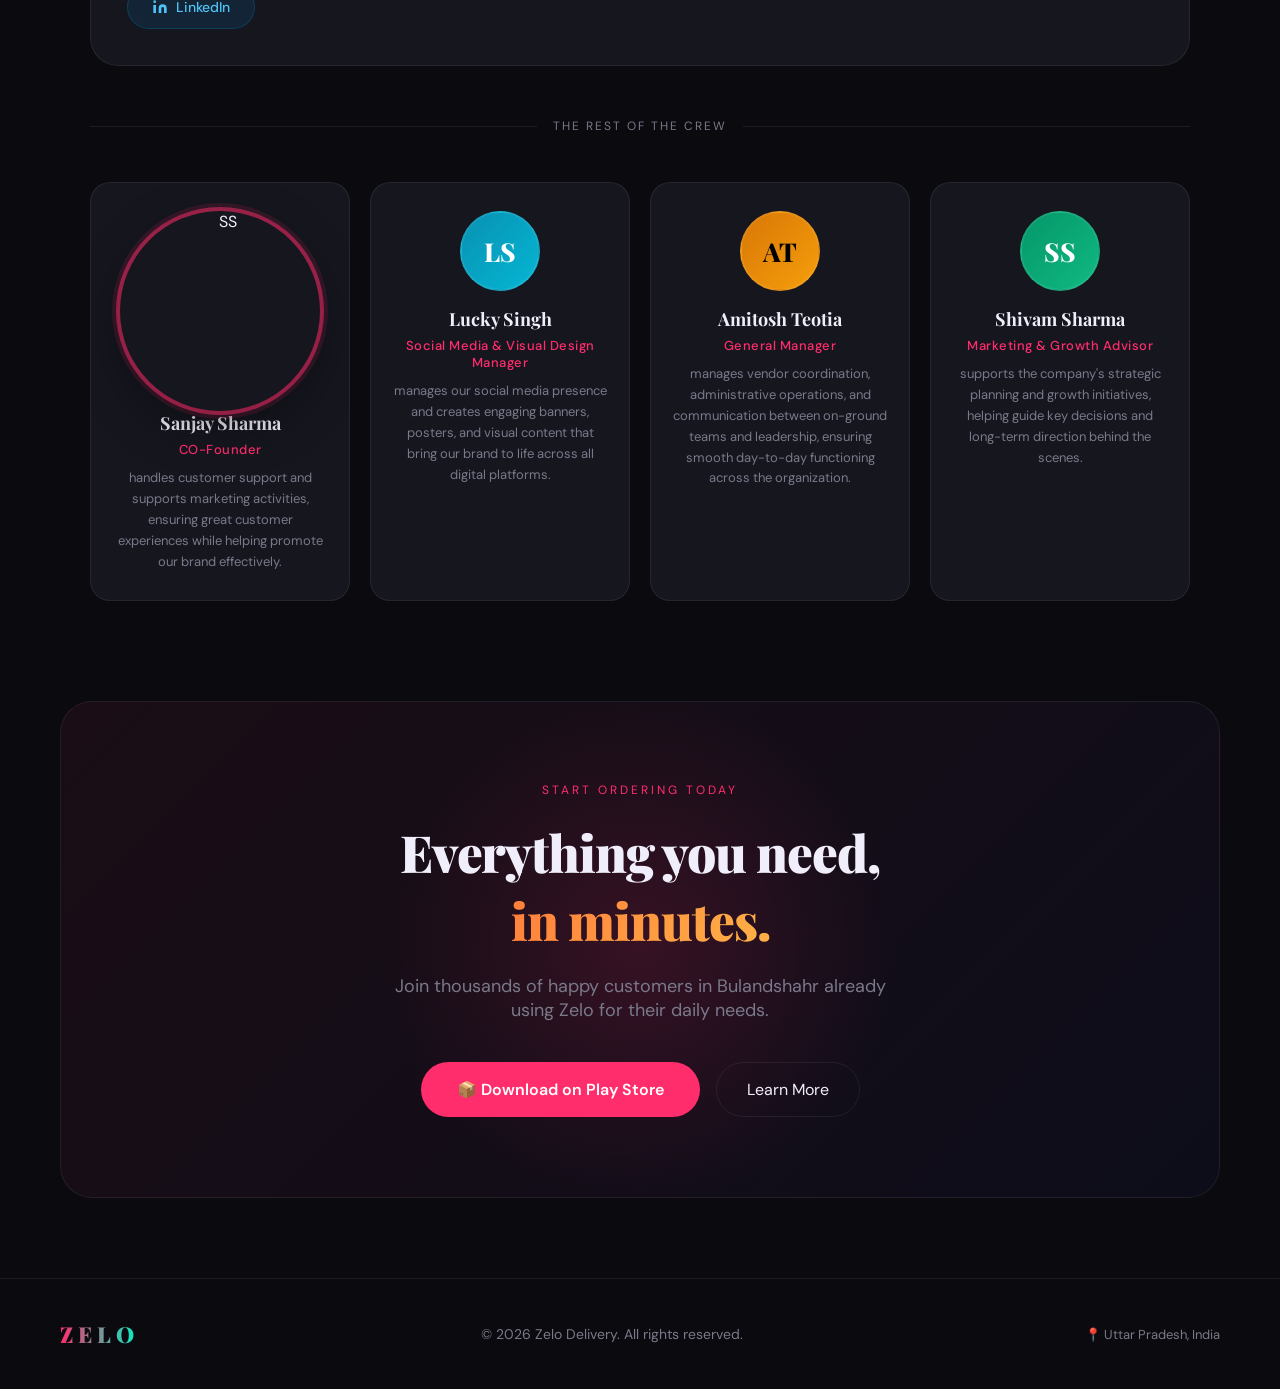
==== commit a1a668fc: "Update index.html" ====
--- a/public/index.html
+++ b/public/index.html
@@ -1296,9 +1296,12 @@
 
     <div class="team-grid">
       <div class="team-card">
-        <div class="team-avatar avatar-a">SS</div>
+       <div class="founder-img">
+            <img src="https://iili.io/f6bZjvS.png" alt="SS">
+            <div class="founder-img-overlay"></div>
+          </div>
         <div class="team-card-name">Sanjay Sharma</div>
-        <div class="team-card-role">Customer Support & Marketing Executive</div>
+        <div class="team-card-role">CO-Founder</div>
         <p class="team-card-bio">handles customer support and supports marketing activities, ensuring great customer experiences while helping promote our brand effectively.</p>
       </div>
       <div class="team-card">
@@ -1310,13 +1313,13 @@
       <div class="team-card">
         <div class="team-avatar avatar-c">AT</div>
         <div class="team-card-name">Amitosh Teotia</div>
-        <div class="team-card-role">Operations & Administration Manager</div>
+        <div class="team-card-role">General Manager</div>
         <p class="team-card-bio">manages vendor coordination, administrative operations, and communication between on-ground teams and leadership, ensuring smooth day-to-day functioning across the organization.</p>
       </div>
       <div class="team-card">
         <div class="team-avatar avatar-d">SS</div>
         <div class="team-card-name">Shivam Sharma</div>
-        <div class="team-card-role">Strategy & Growth Advisor</div>
+        <div class="team-card-role">Marketing & Growth Advisor</div>
         <p class="team-card-bio">supports the company's strategic planning and growth initiatives, helping guide key decisions and long-term direction behind the scenes.</p>
       </div>
     </div>
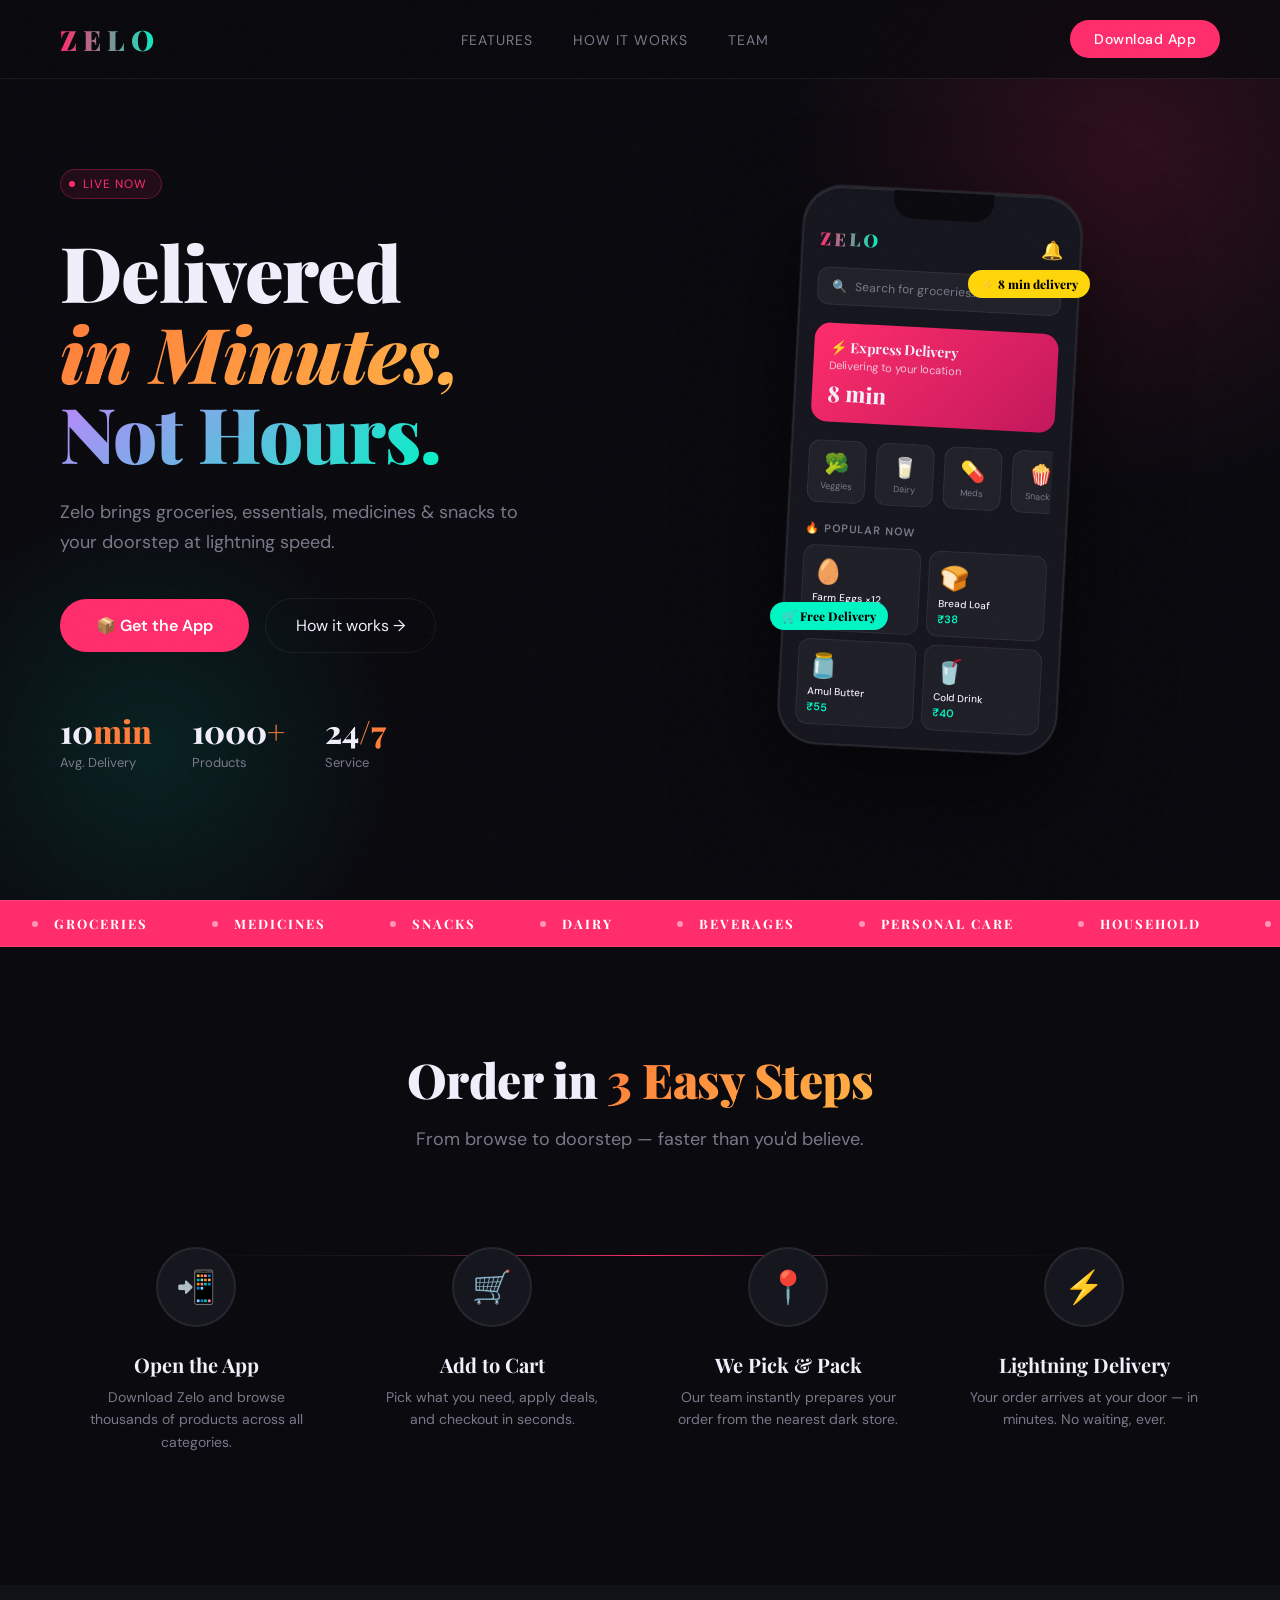
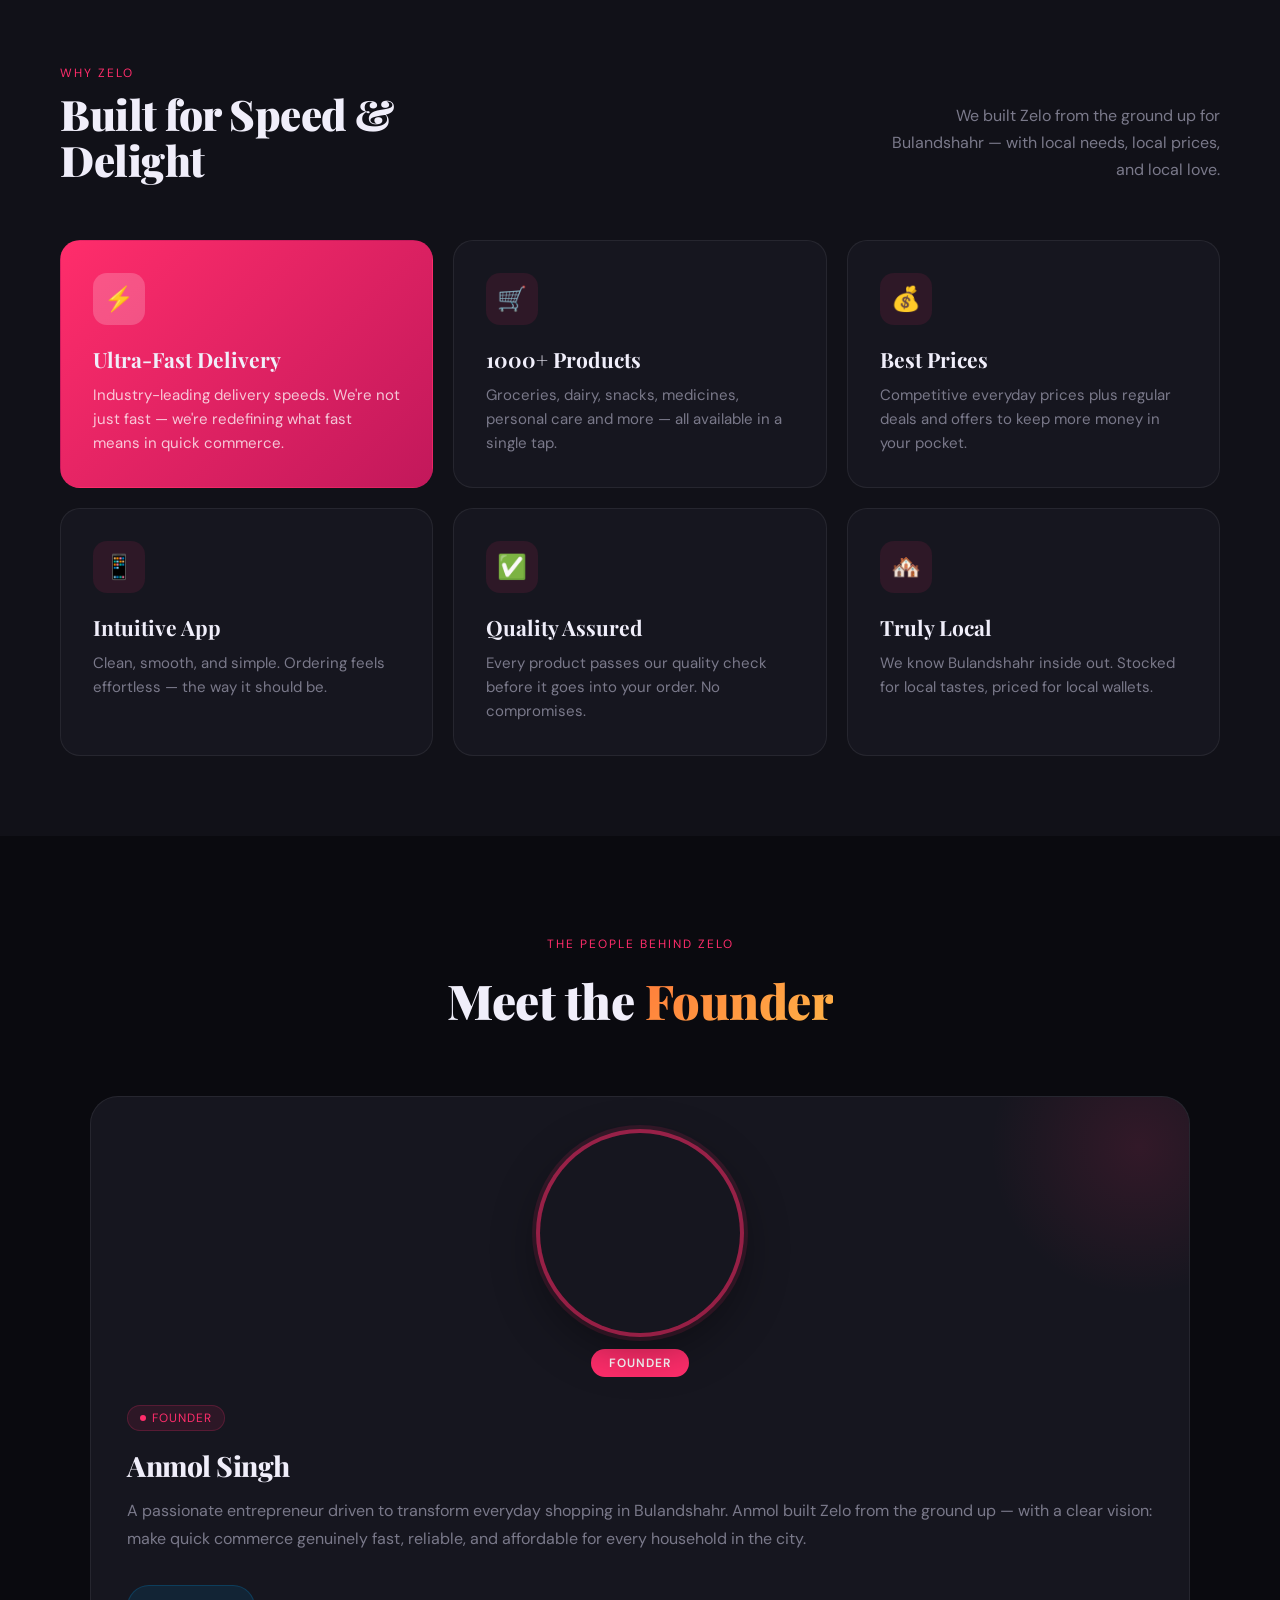
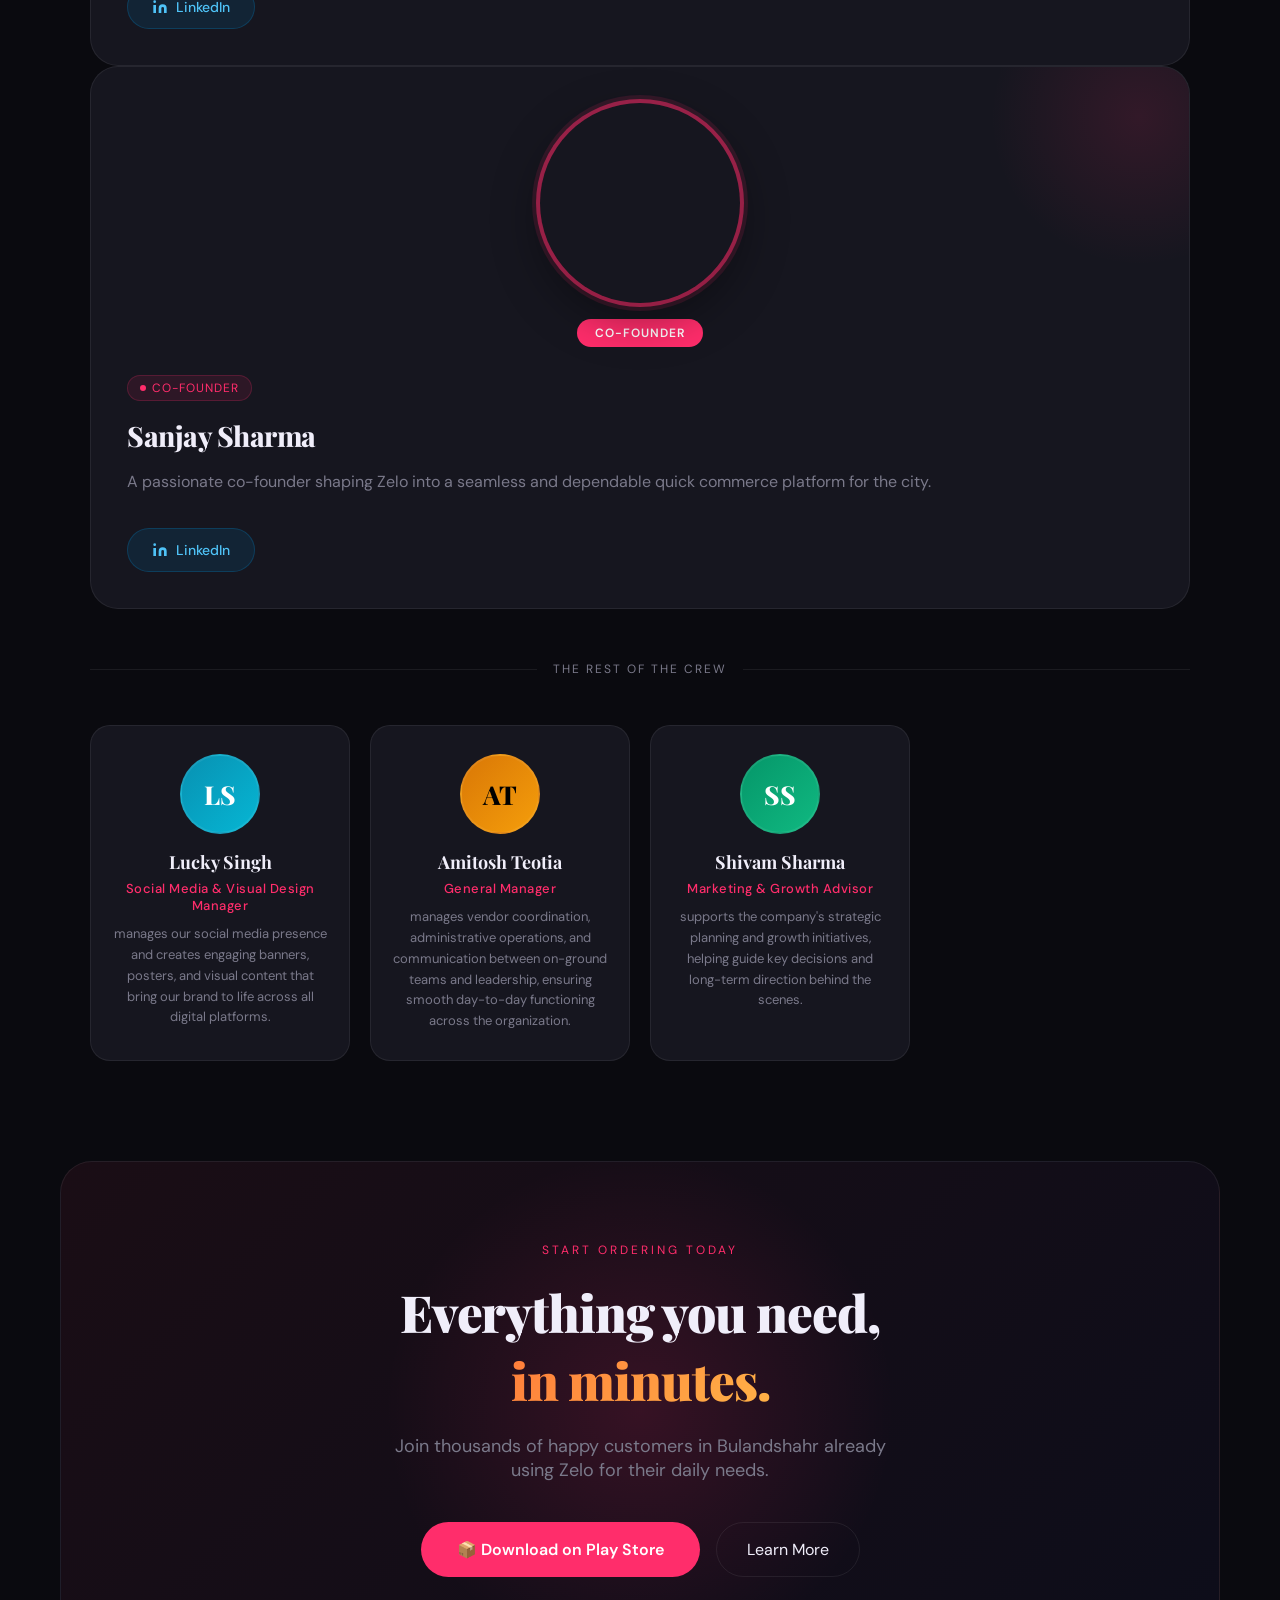
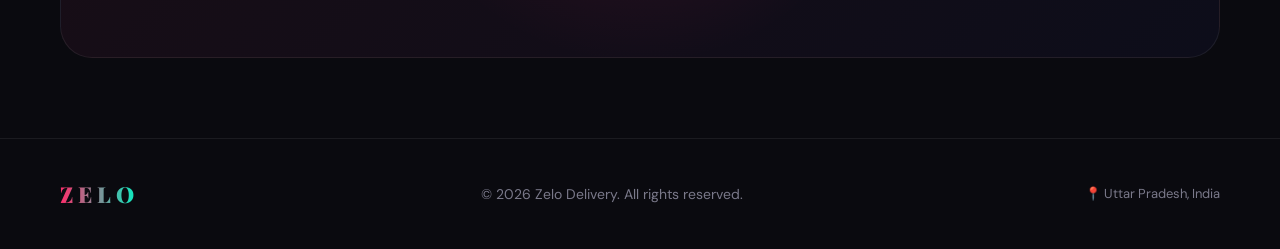
==== commit e3e70ba7: "Update index.html" ====
--- a/public/index.html
+++ b/public/index.html
@@ -1288,6 +1288,32 @@
       </div>
     </div>
 
+    <div class="founders-duo">
+      <div class="founder-wrap">
+        <div class="founder-img-wrap">
+          <div class="founder-img">
+            <img src="https://iili.io/f6bZjvS.png" alt="SS">
+            <div class="founder-img-overlay"></div>
+          </div>
+          <div class="founder-img-badge">Co-Founder</div>
+        </div>
+        <div class="founder-info">
+          <div class="founder-role-tag">
+            <span class="badge-dot"></span>
+           Co-Founder
+          </div>
+          <h3 class="founder-name">Sanjay Sharma</h3>
+          <p class="founder-bio">A passionate co-founder shaping Zelo into a seamless and dependable quick commerce platform for the city.</p>
+          <div class="founder-socials">
+            <a href="https://www.linkedin.com/in/anmol-singh-2292a51a3" target="_blank" class="social-btn social-linkedin">
+              <svg width="16" height="16" viewBox="0 0 24 24" fill="currentColor"><path d="M16 8a6 6 0 016 6v7h-4v-7a2 2 0 00-2-2 2 2 0 00-2 2v7h-4v-7a6 6 0 016-6zM2 9h4v12H2z"/><circle cx="4" cy="4" r="2"/></svg>
+              LinkedIn
+            </a>
+          </div>
+        </div>
+      </div>
+    </div>
+
     <div class="team-divider">
       <div class="team-divider-line"></div>
       <div class="team-divider-label">The rest of the crew</div>
@@ -1295,7 +1321,7 @@
     </div>
 
     <div class="team-grid">
-      <div class="team-card">
+   <!--   <div class="team-card">
        <div class="founder-img">
             <img src="https://iili.io/f6bZjvS.png" alt="SS">
             <div class="founder-img-overlay"></div>
@@ -1303,7 +1329,7 @@
         <div class="team-card-name">Sanjay Sharma</div>
         <div class="team-card-role">CO-Founder</div>
         <p class="team-card-bio">handles customer support and supports marketing activities, ensuring great customer experiences while helping promote our brand effectively.</p>
-      </div>
+      </div>  -->
       <div class="team-card">
         <div class="team-avatar avatar-b">LS</div>
         <div class="team-card-name">Lucky Singh</div>
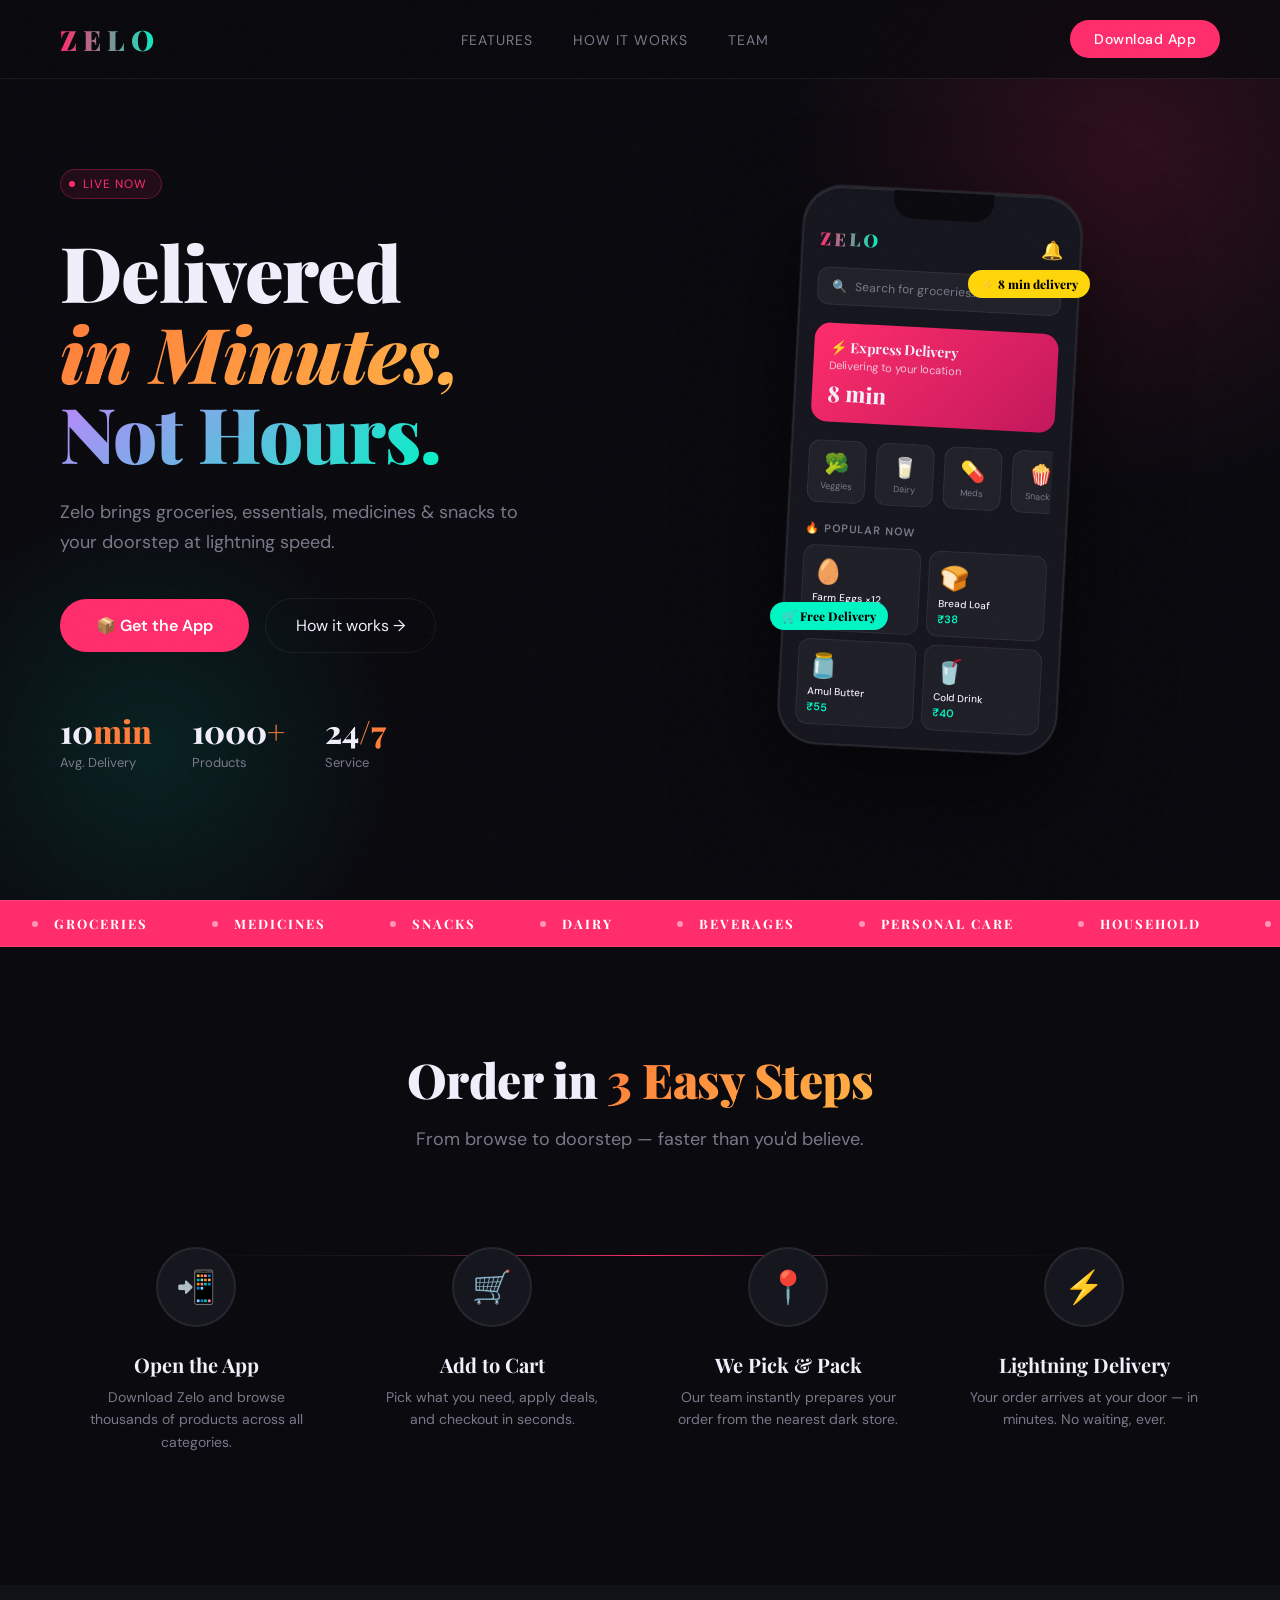
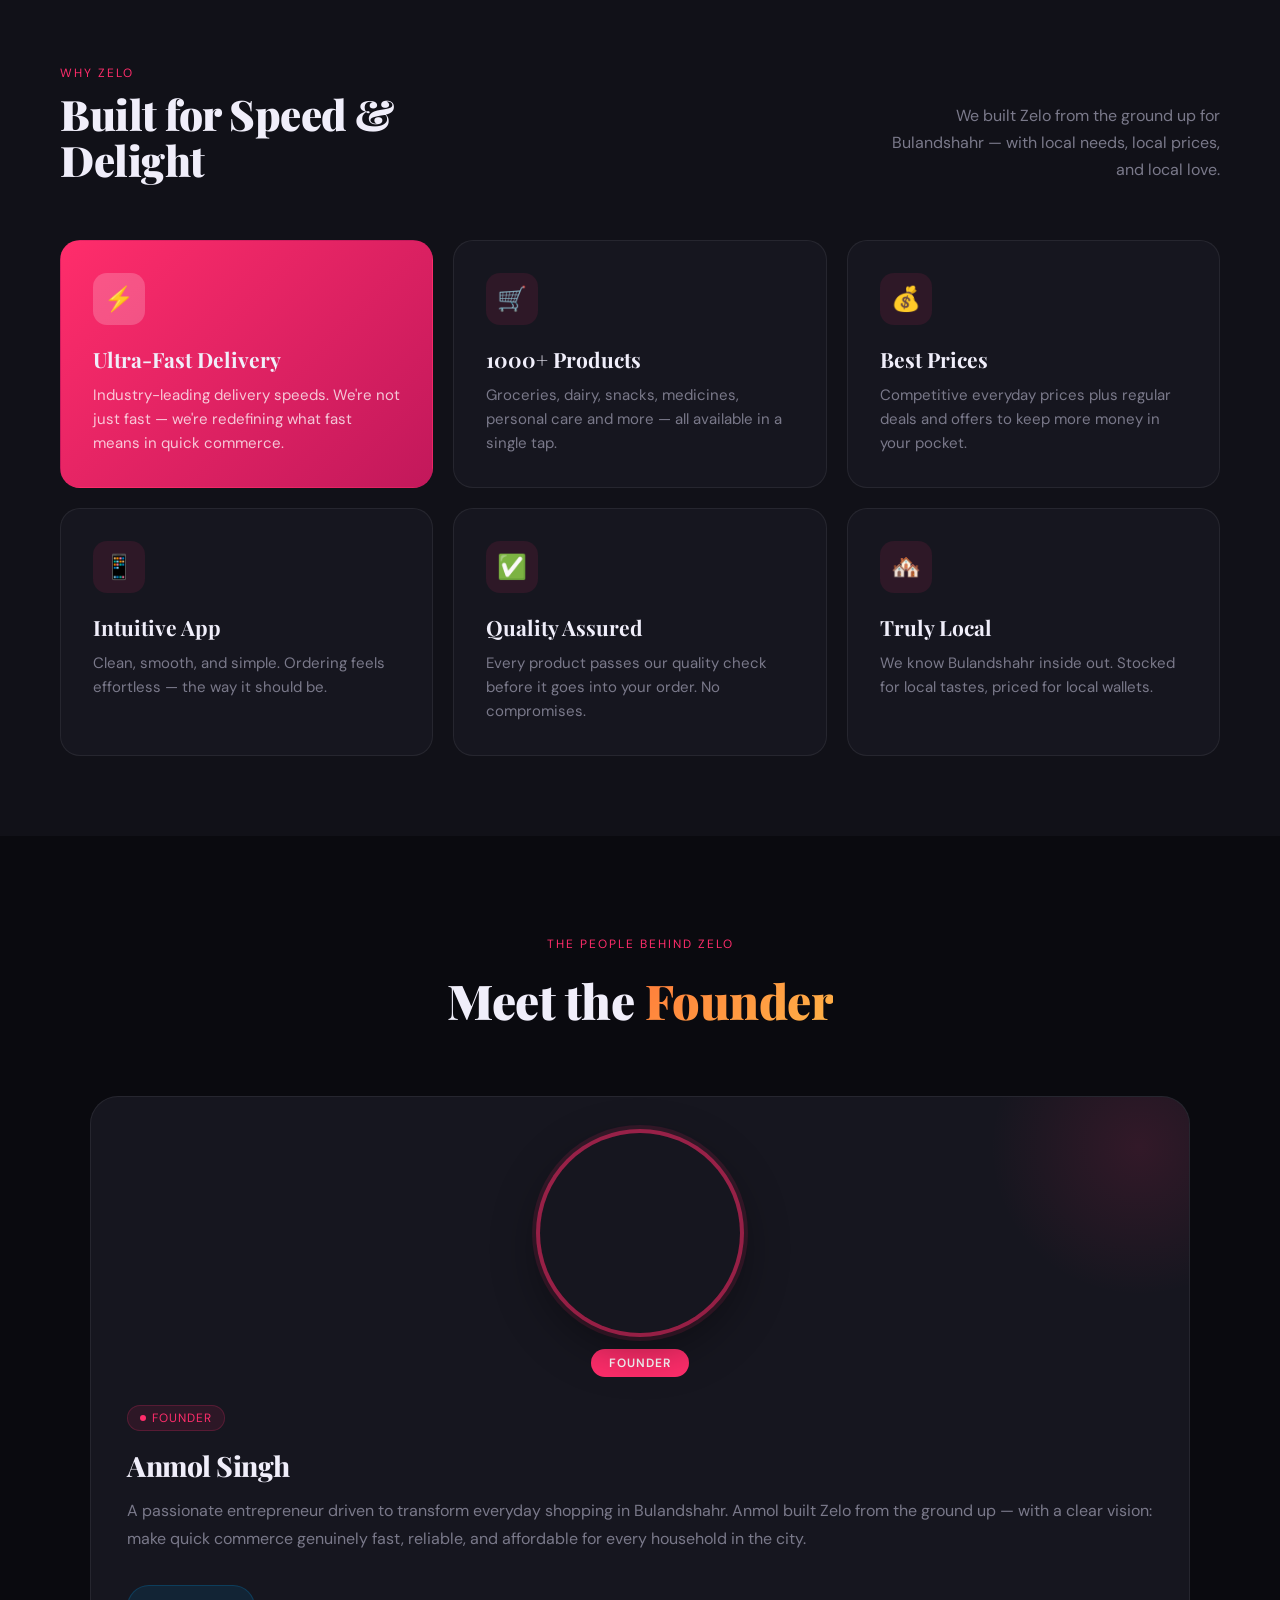
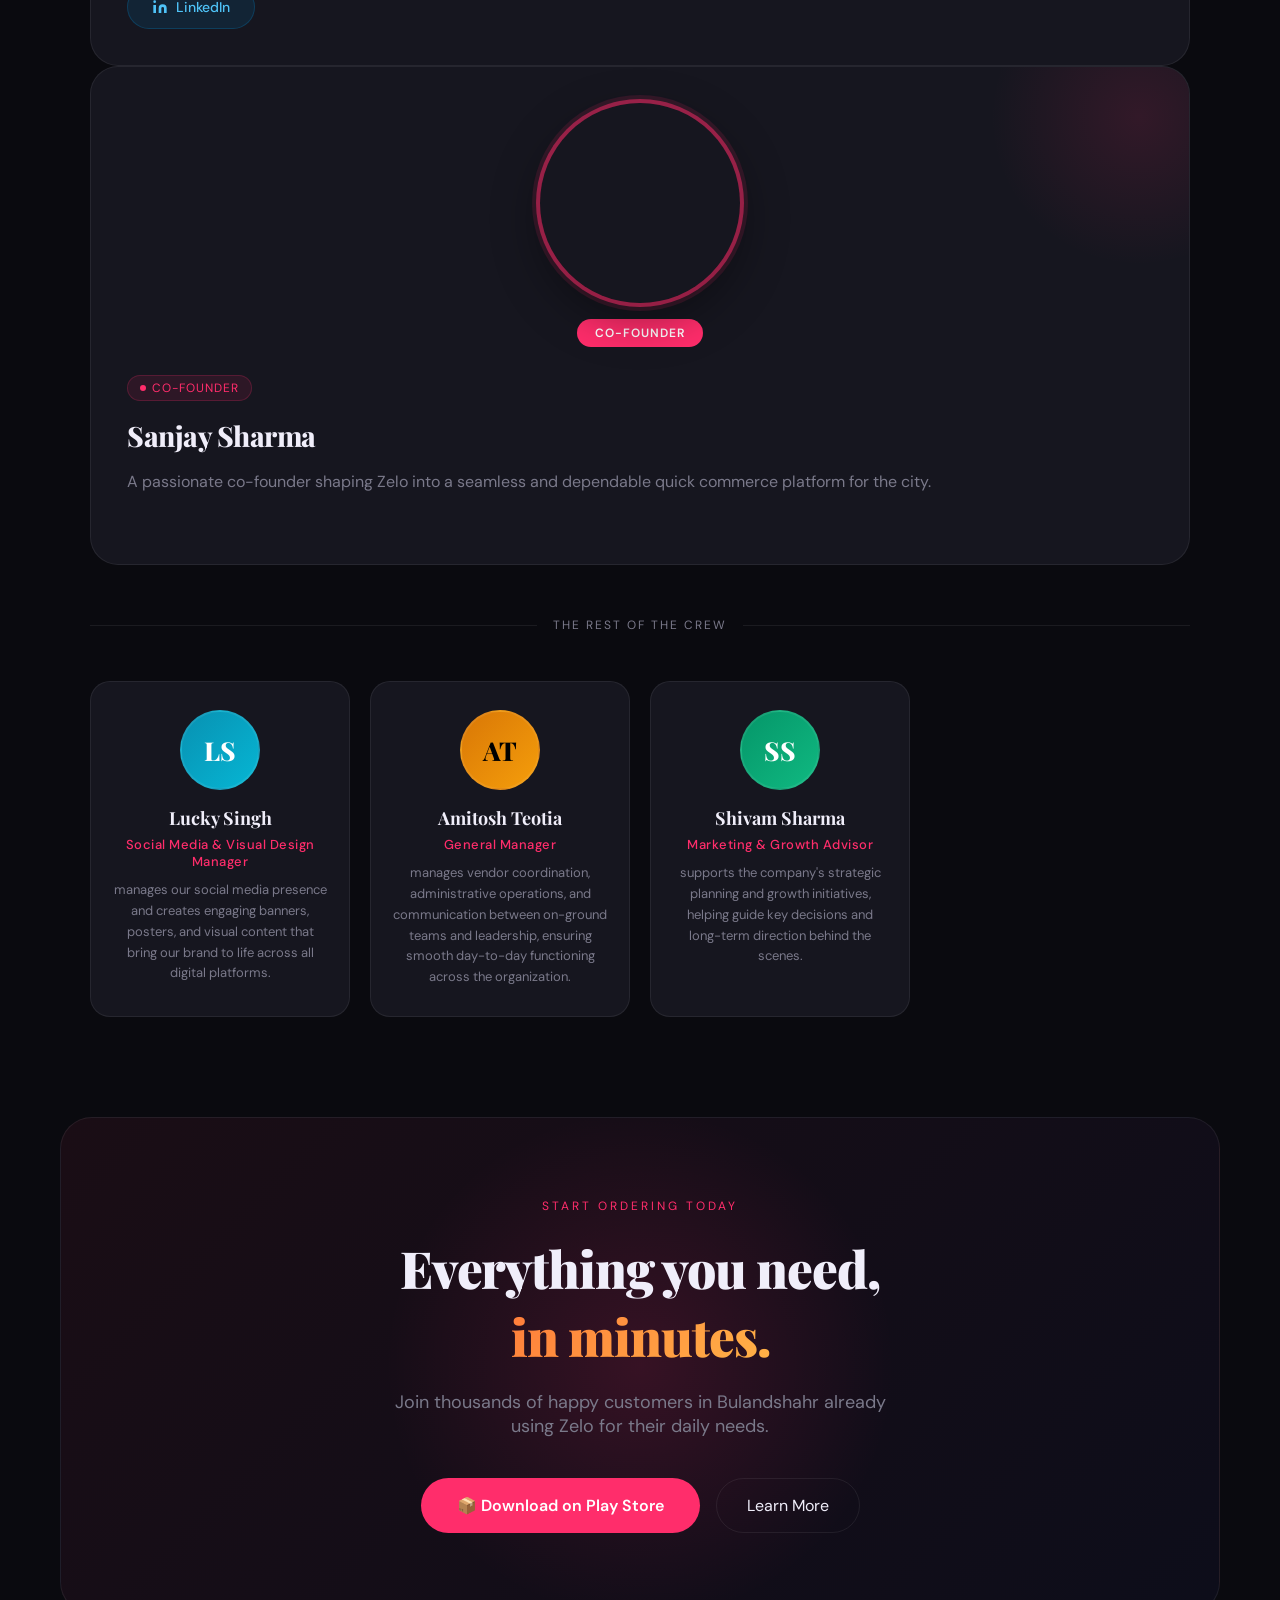
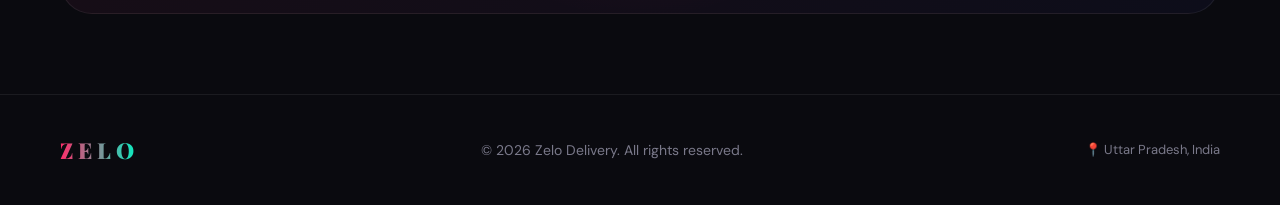
==== commit d3e727a0: "Update index.html" ====
--- a/public/index.html
+++ b/public/index.html
@@ -1286,10 +1286,8 @@
           </div>
         </div>
       </div>
-    </div>
-
-    <div class="founders-duo">
-      <div class="founder-wrap">
+
+       <div class="founder-wrap">
         <div class="founder-img-wrap">
           <div class="founder-img">
             <img src="https://iili.io/f6bZjvS.png" alt="SS">
@@ -1304,16 +1302,18 @@
           </div>
           <h3 class="founder-name">Sanjay Sharma</h3>
           <p class="founder-bio">A passionate co-founder shaping Zelo into a seamless and dependable quick commerce platform for the city.</p>
-          <div class="founder-socials">
+       <!--   <div class="founder-socials">
             <a href="https://www.linkedin.com/in/anmol-singh-2292a51a3" target="_blank" class="social-btn social-linkedin">
               <svg width="16" height="16" viewBox="0 0 24 24" fill="currentColor"><path d="M16 8a6 6 0 016 6v7h-4v-7a2 2 0 00-2-2 2 2 0 00-2 2v7h-4v-7a6 6 0 016-6zM2 9h4v12H2z"/><circle cx="4" cy="4" r="2"/></svg>
               LinkedIn
             </a>
-          </div>
+          </div> -->
         </div>
       </div>
-    </div>
-
+      
+    </div>
+
+  
     <div class="team-divider">
       <div class="team-divider-line"></div>
       <div class="team-divider-label">The rest of the crew</div>
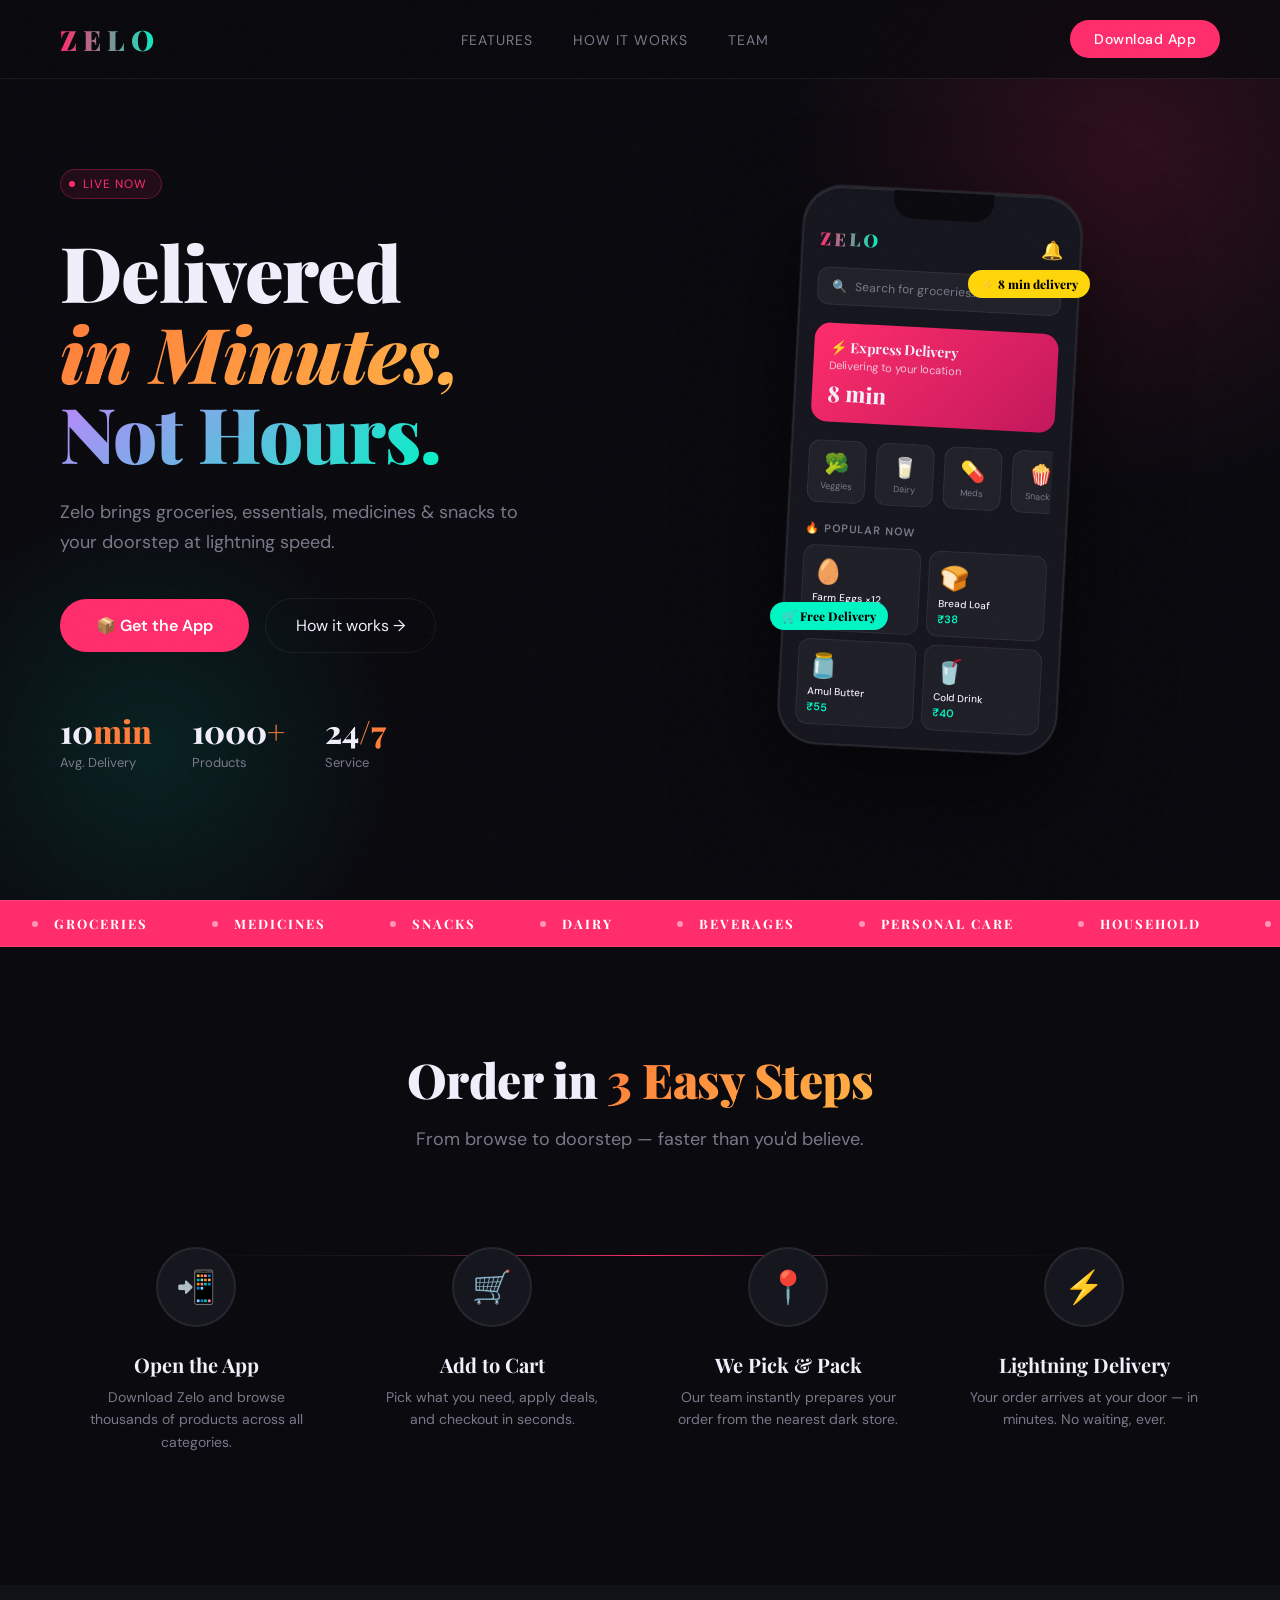
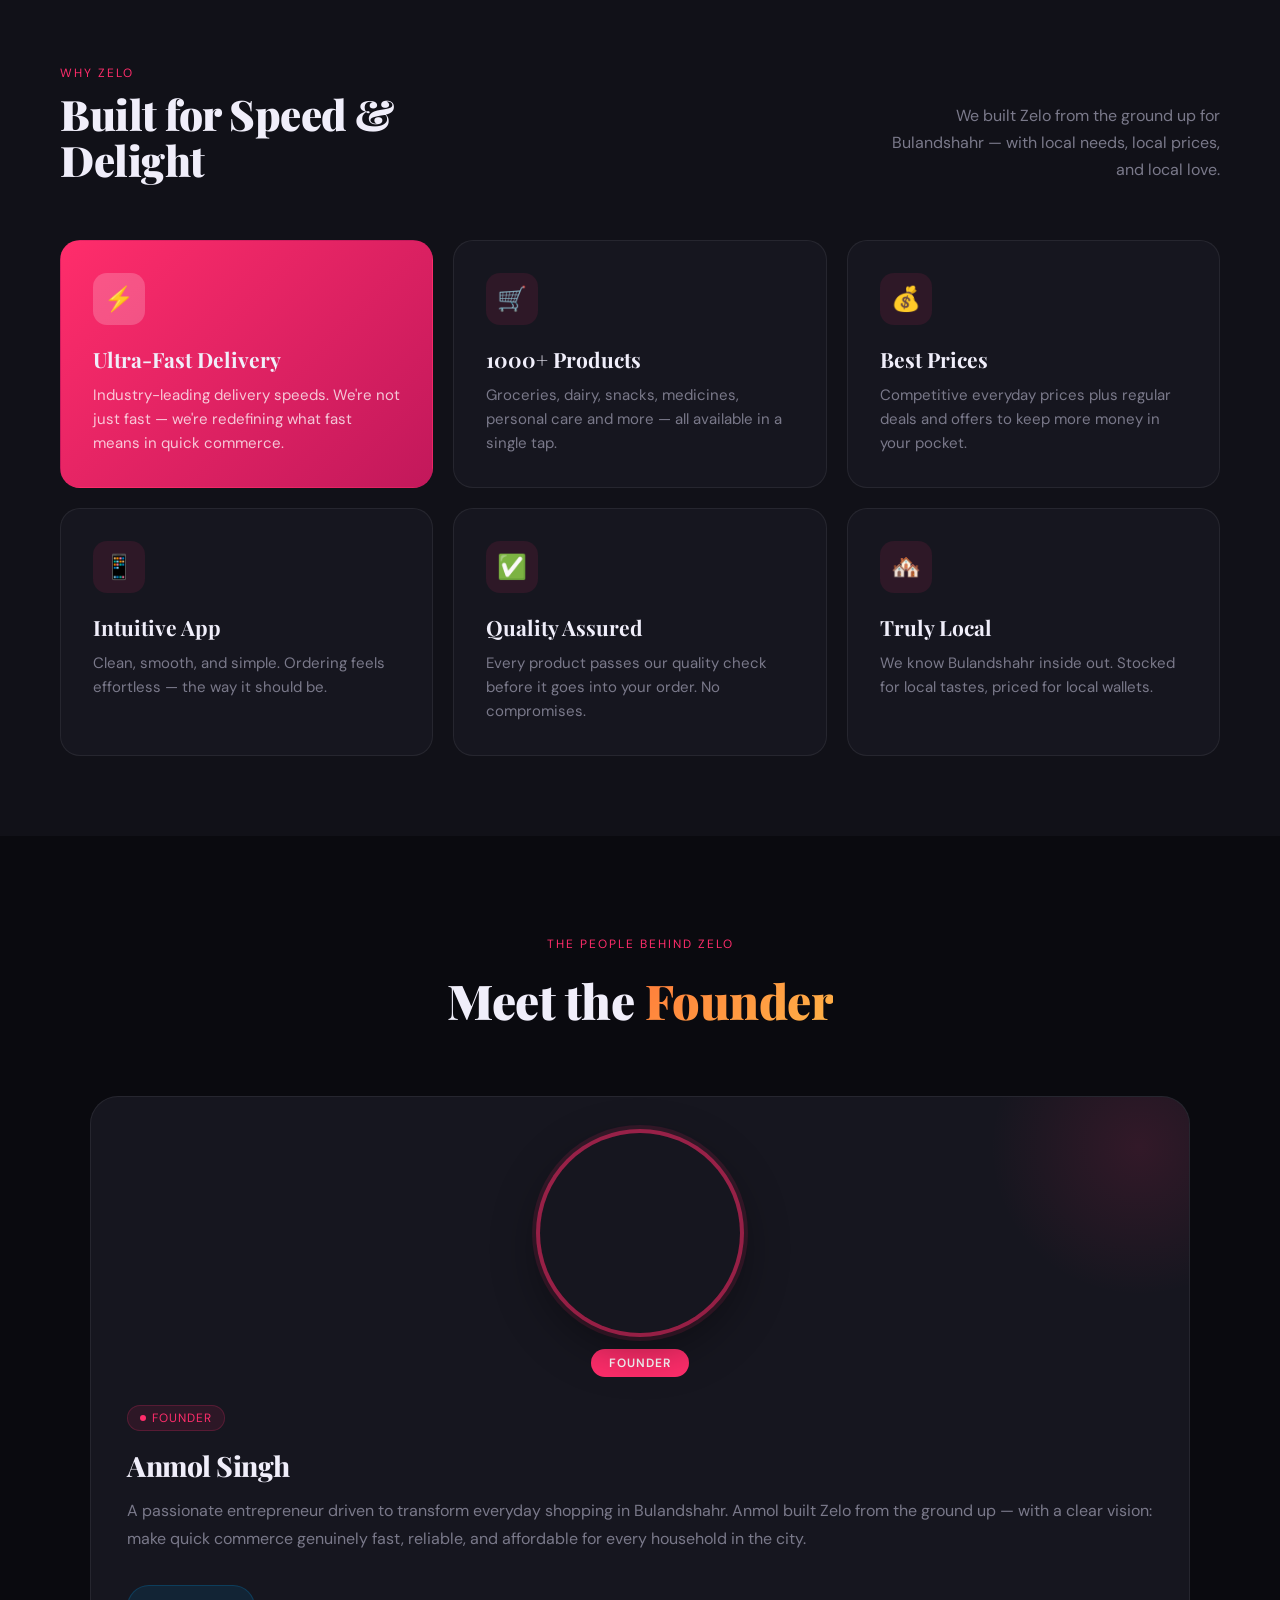
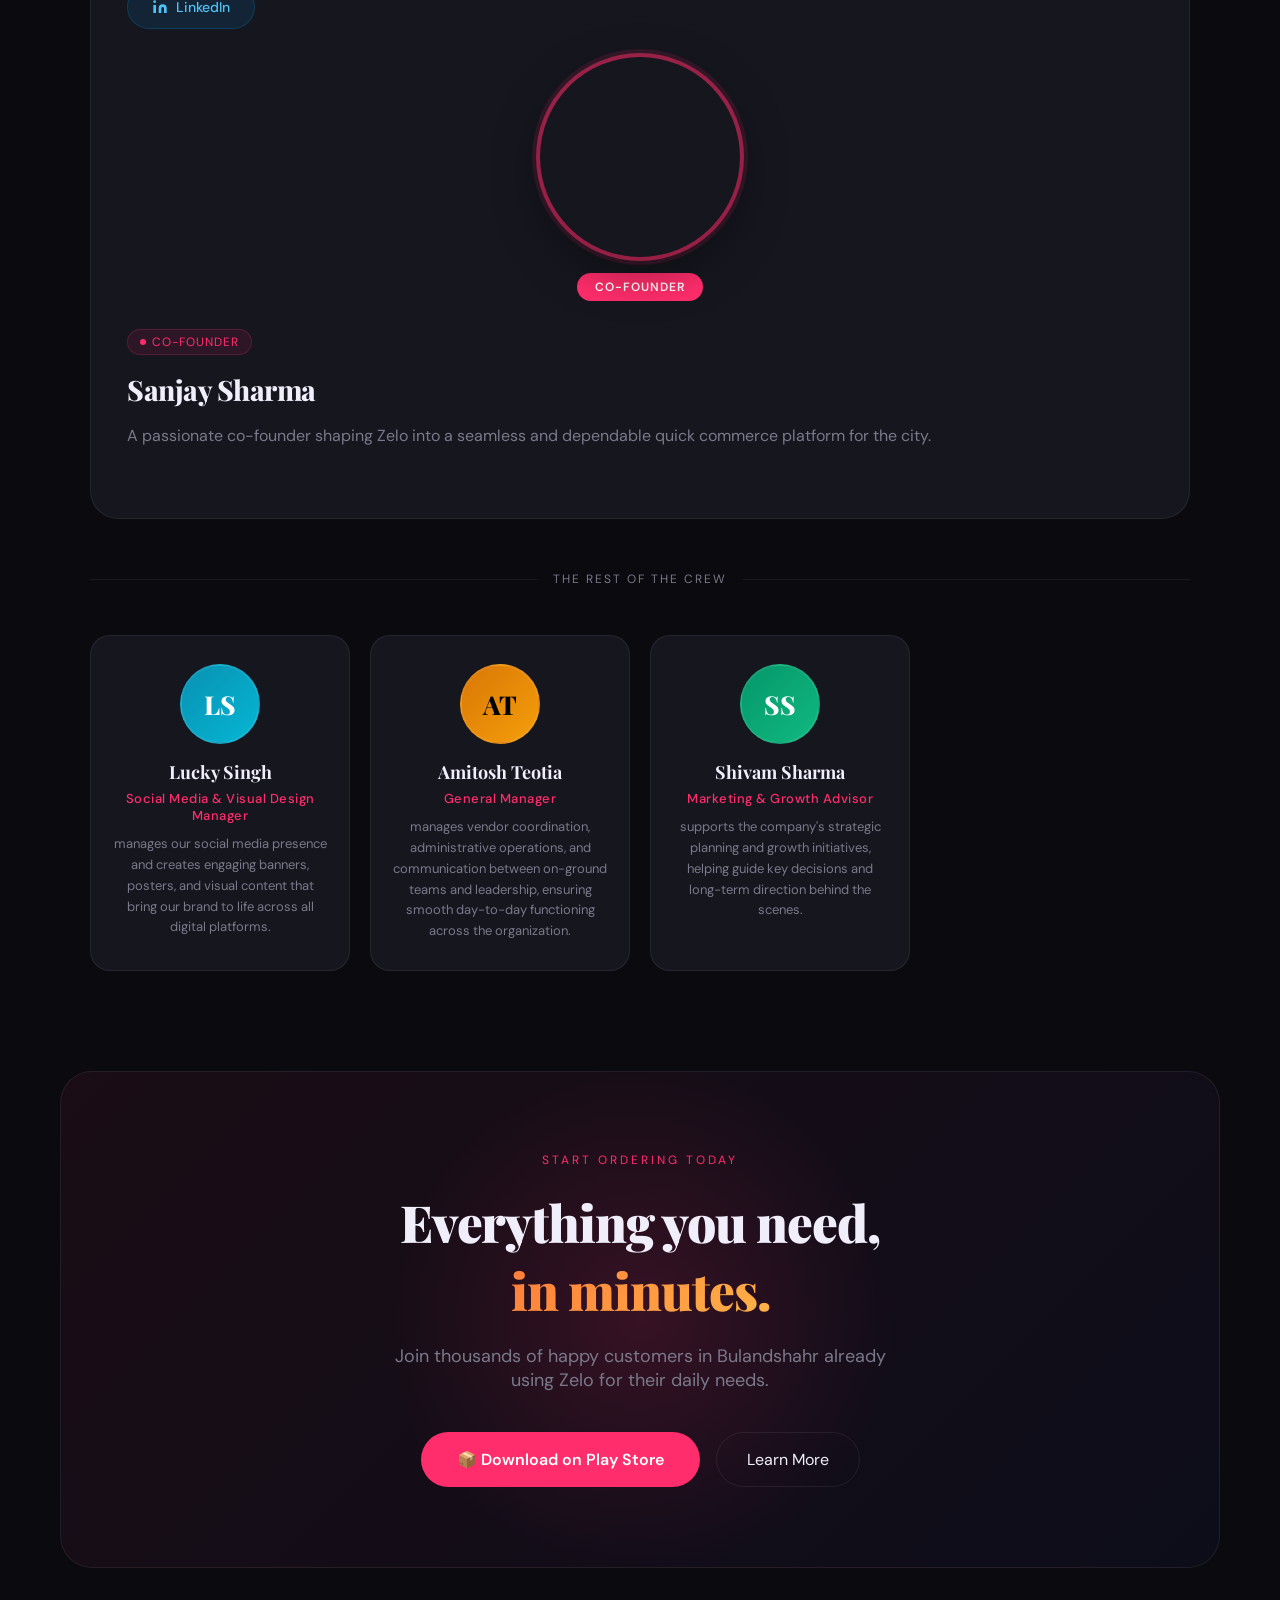
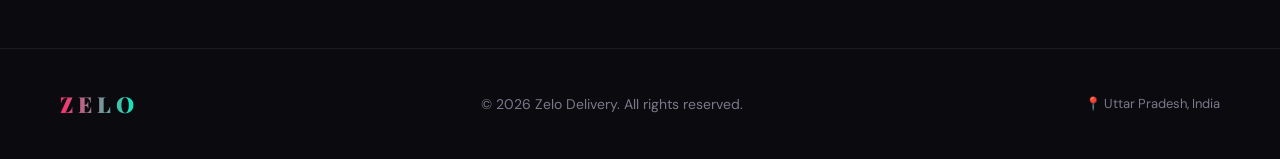
==== commit 0c5965f4: "Update index.html" ====
--- a/public/index.html
+++ b/public/index.html
@@ -1285,9 +1285,8 @@
             </a>
           </div>
         </div>
-      </div>
-
-       <div class="founder-wrap">
+
+
         <div class="founder-img-wrap">
           <div class="founder-img">
             <img src="https://iili.io/f6bZjvS.png" alt="SS">
@@ -1309,8 +1308,10 @@
             </a>
           </div> -->
         </div>
-      </div>
-      
+
+
+        
+      </div>  
     </div>
 
   
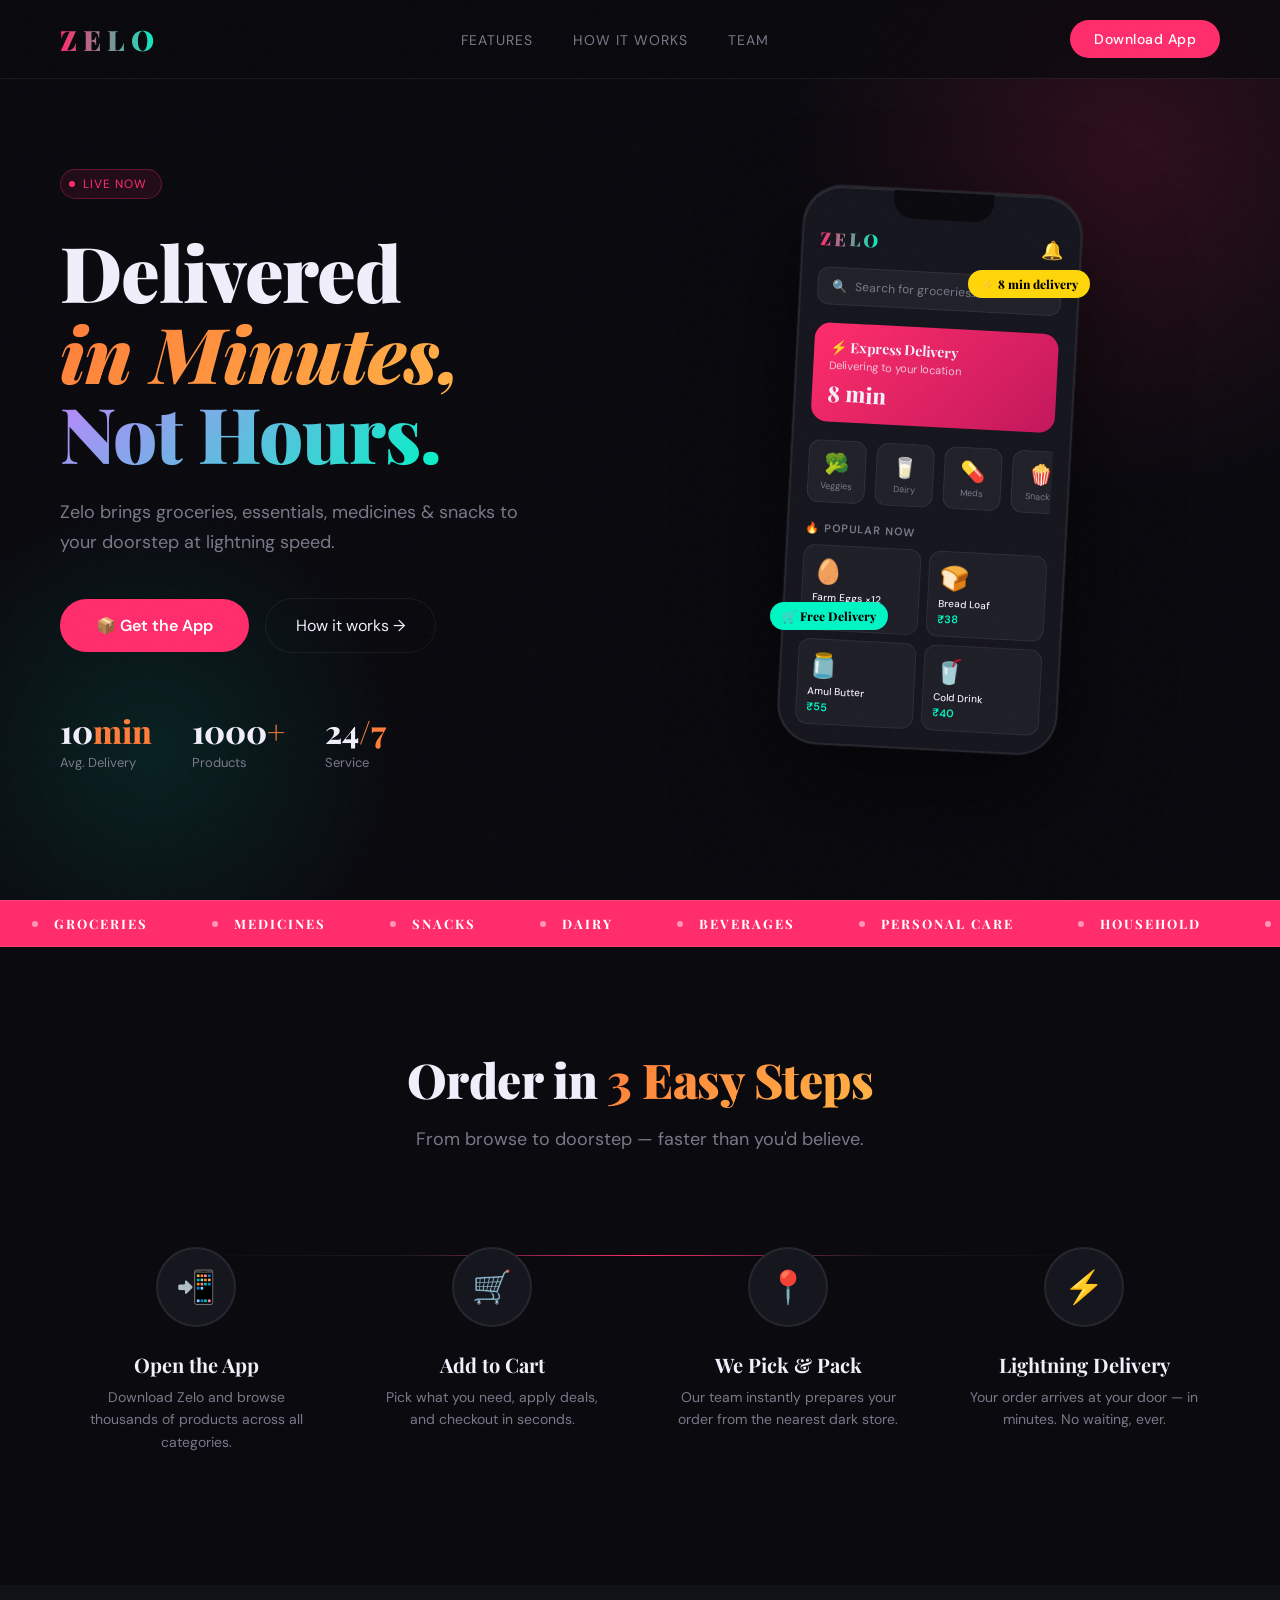
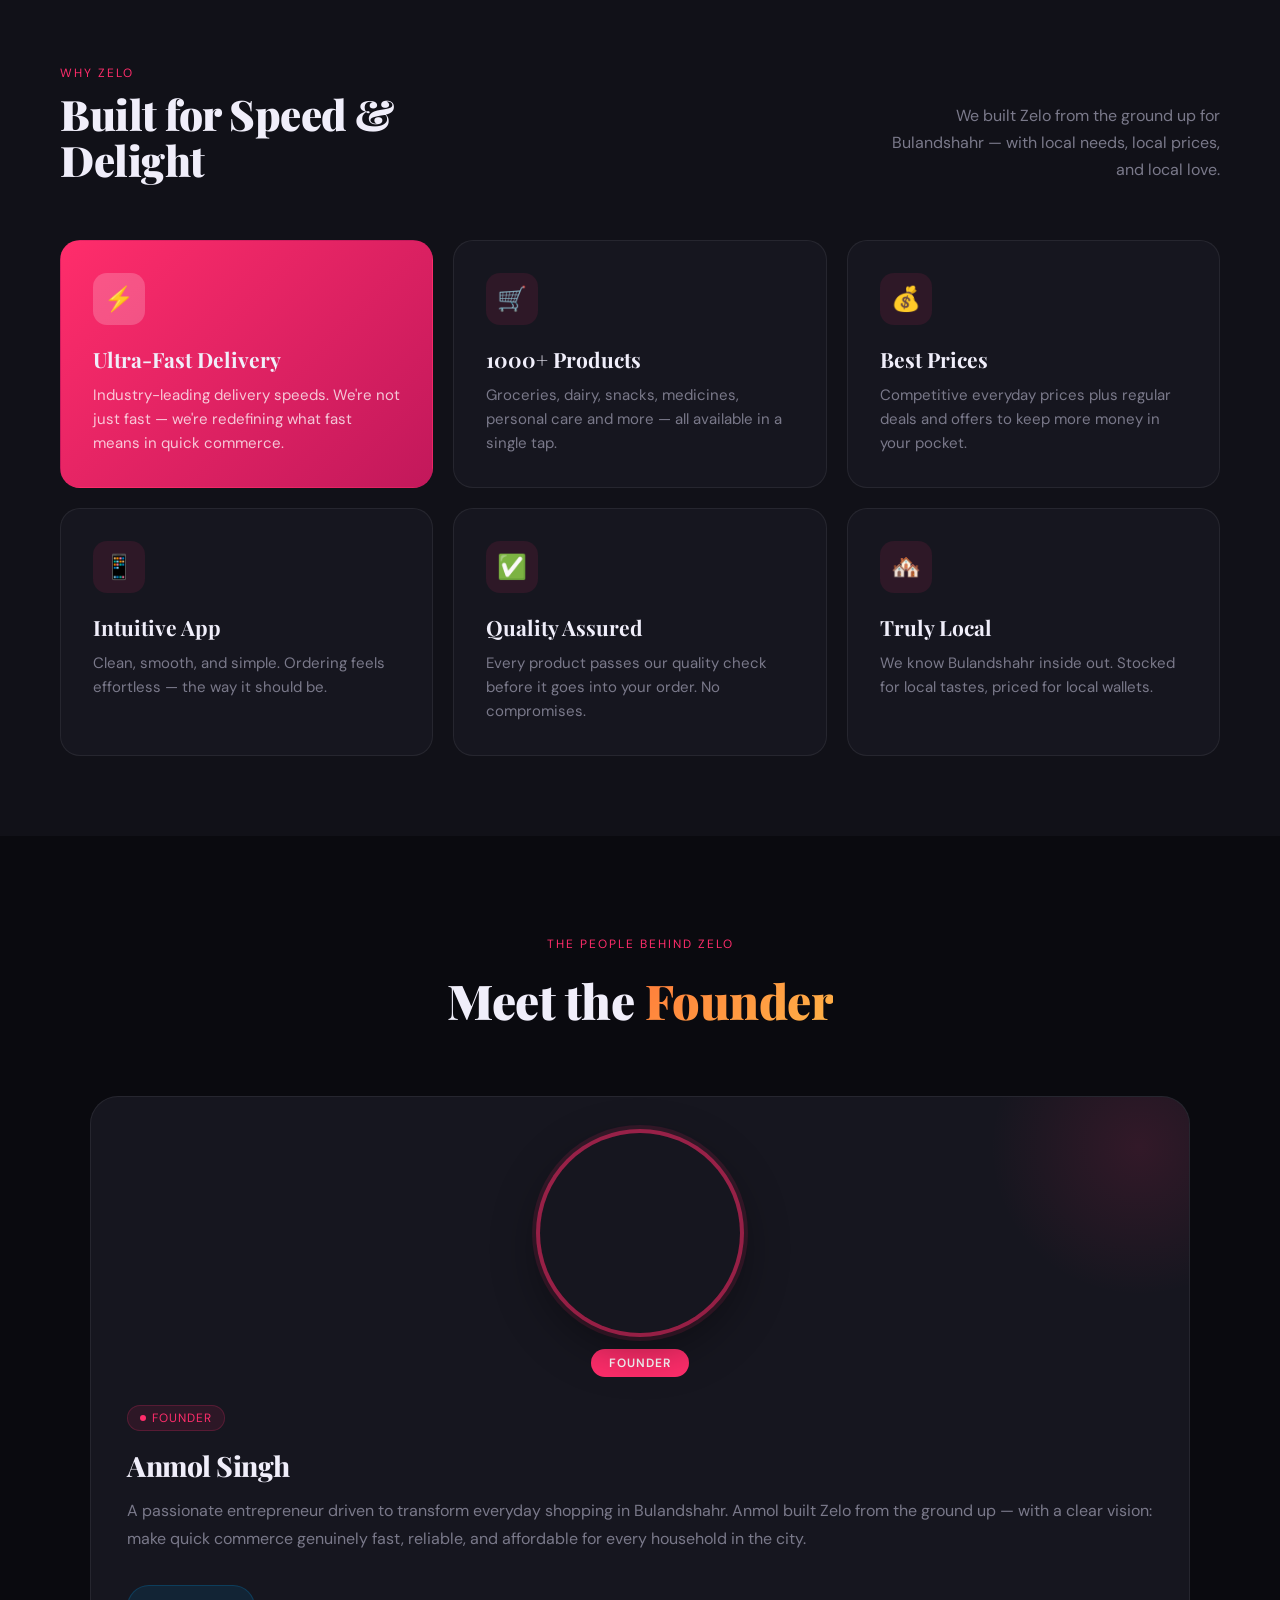
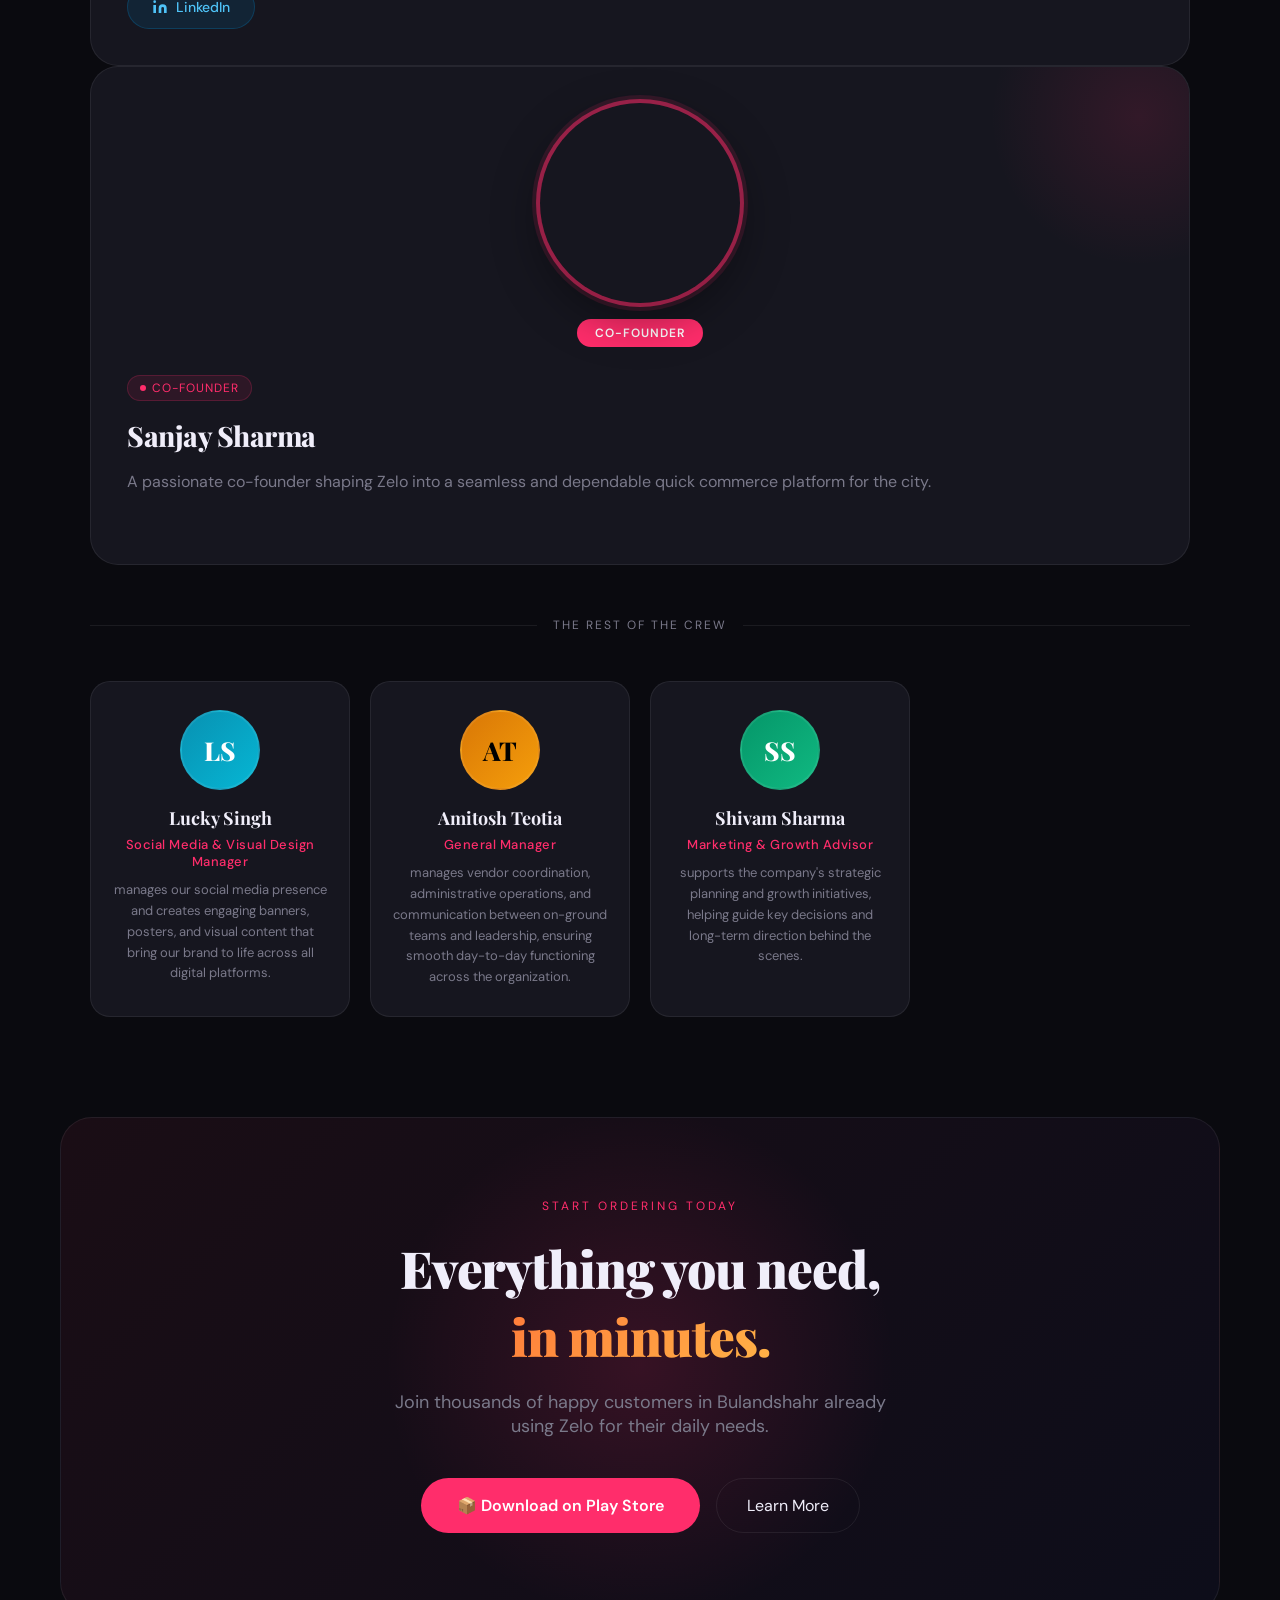
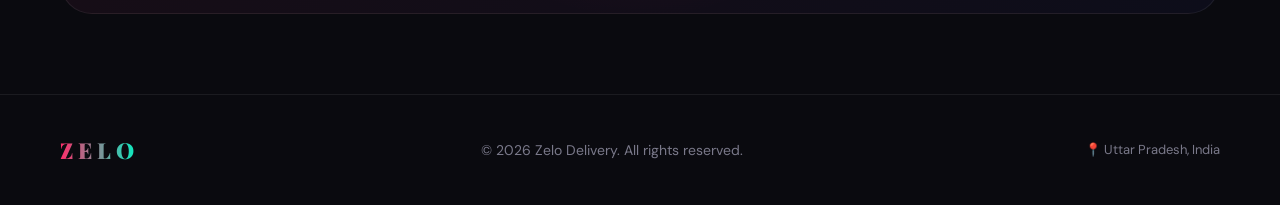
==== commit e1de448a: "Update index.html" ====
--- a/public/index.html
+++ b/public/index.html
@@ -1284,9 +1284,10 @@
               LinkedIn
             </a>
           </div>
-        </div>
-
-
+        </div>        
+      </div>  
+
+  <div class="founder-wrap">
         <div class="founder-img-wrap">
           <div class="founder-img">
             <img src="https://iili.io/f6bZjvS.png" alt="SS">
@@ -1308,10 +1309,9 @@
             </a>
           </div> -->
         </div>
-
-
-        
-      </div>  
+  </div>
+      
+      
     </div>
 
   
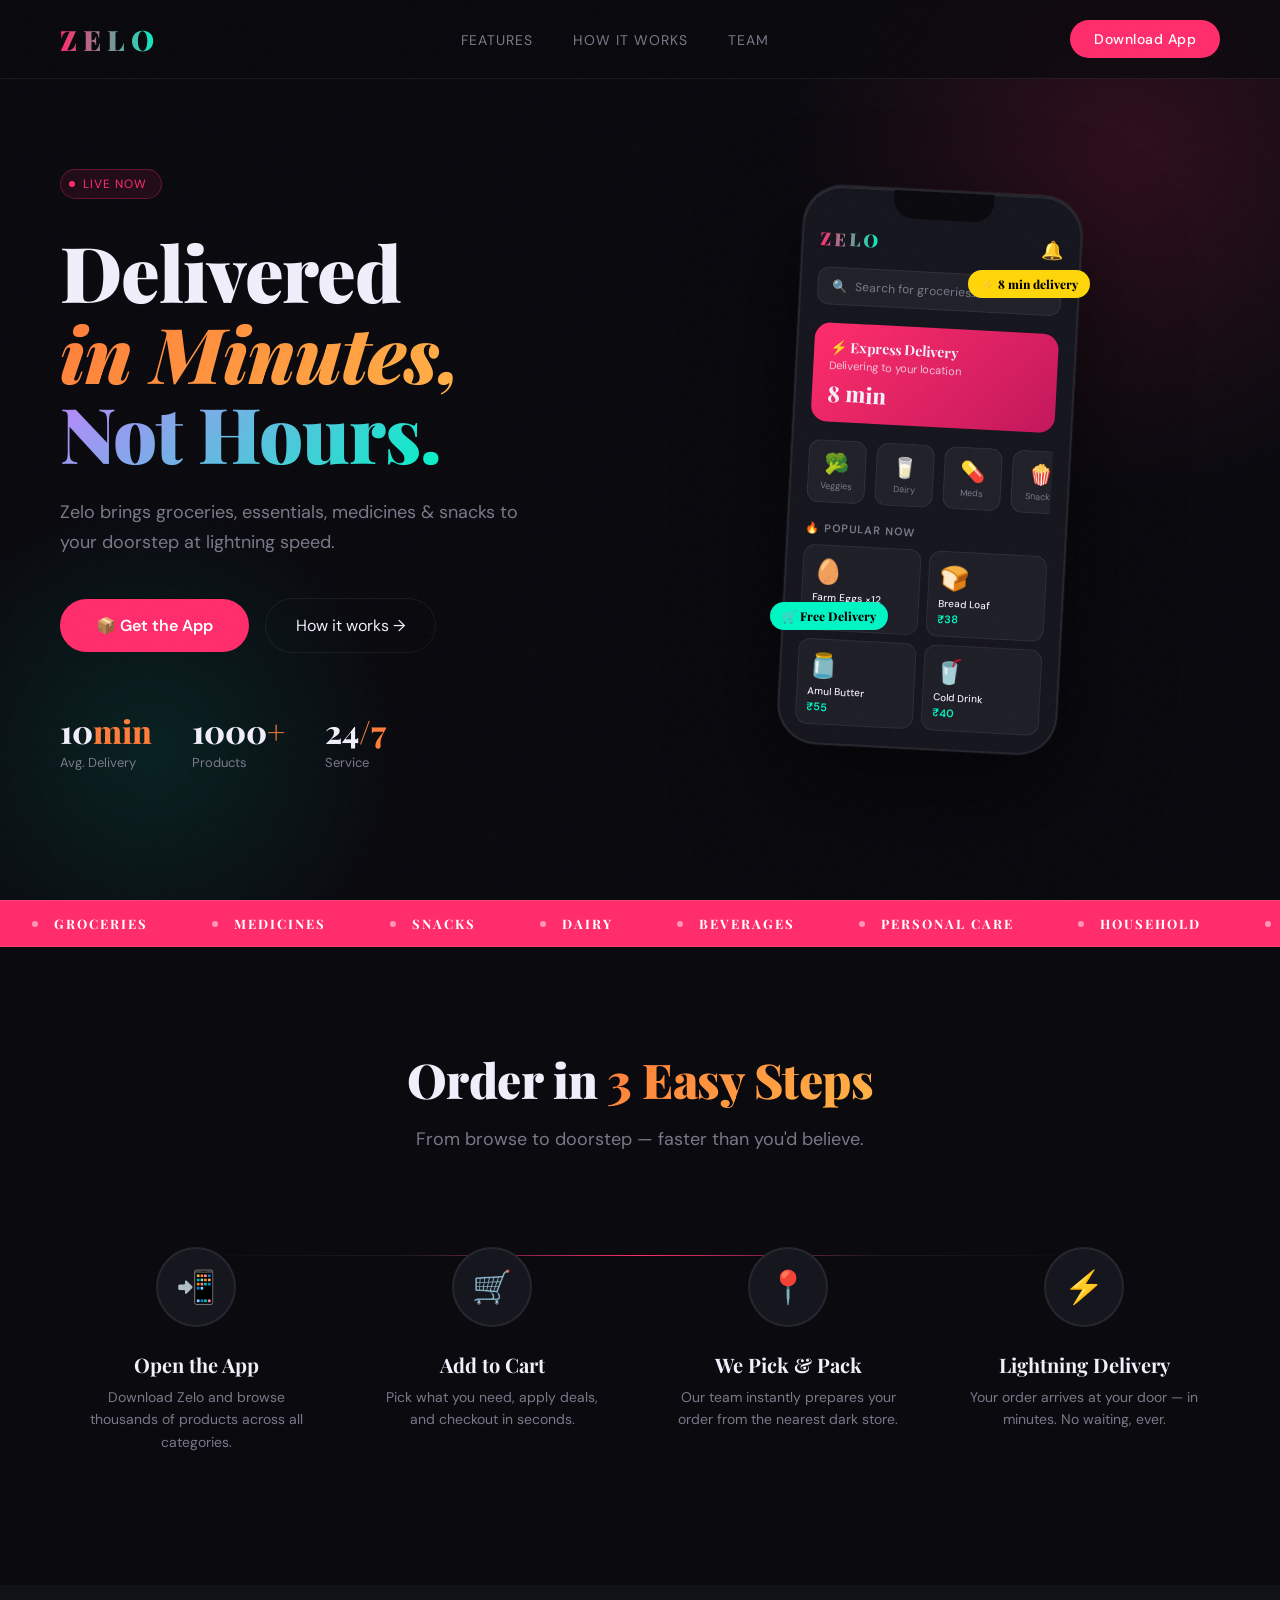
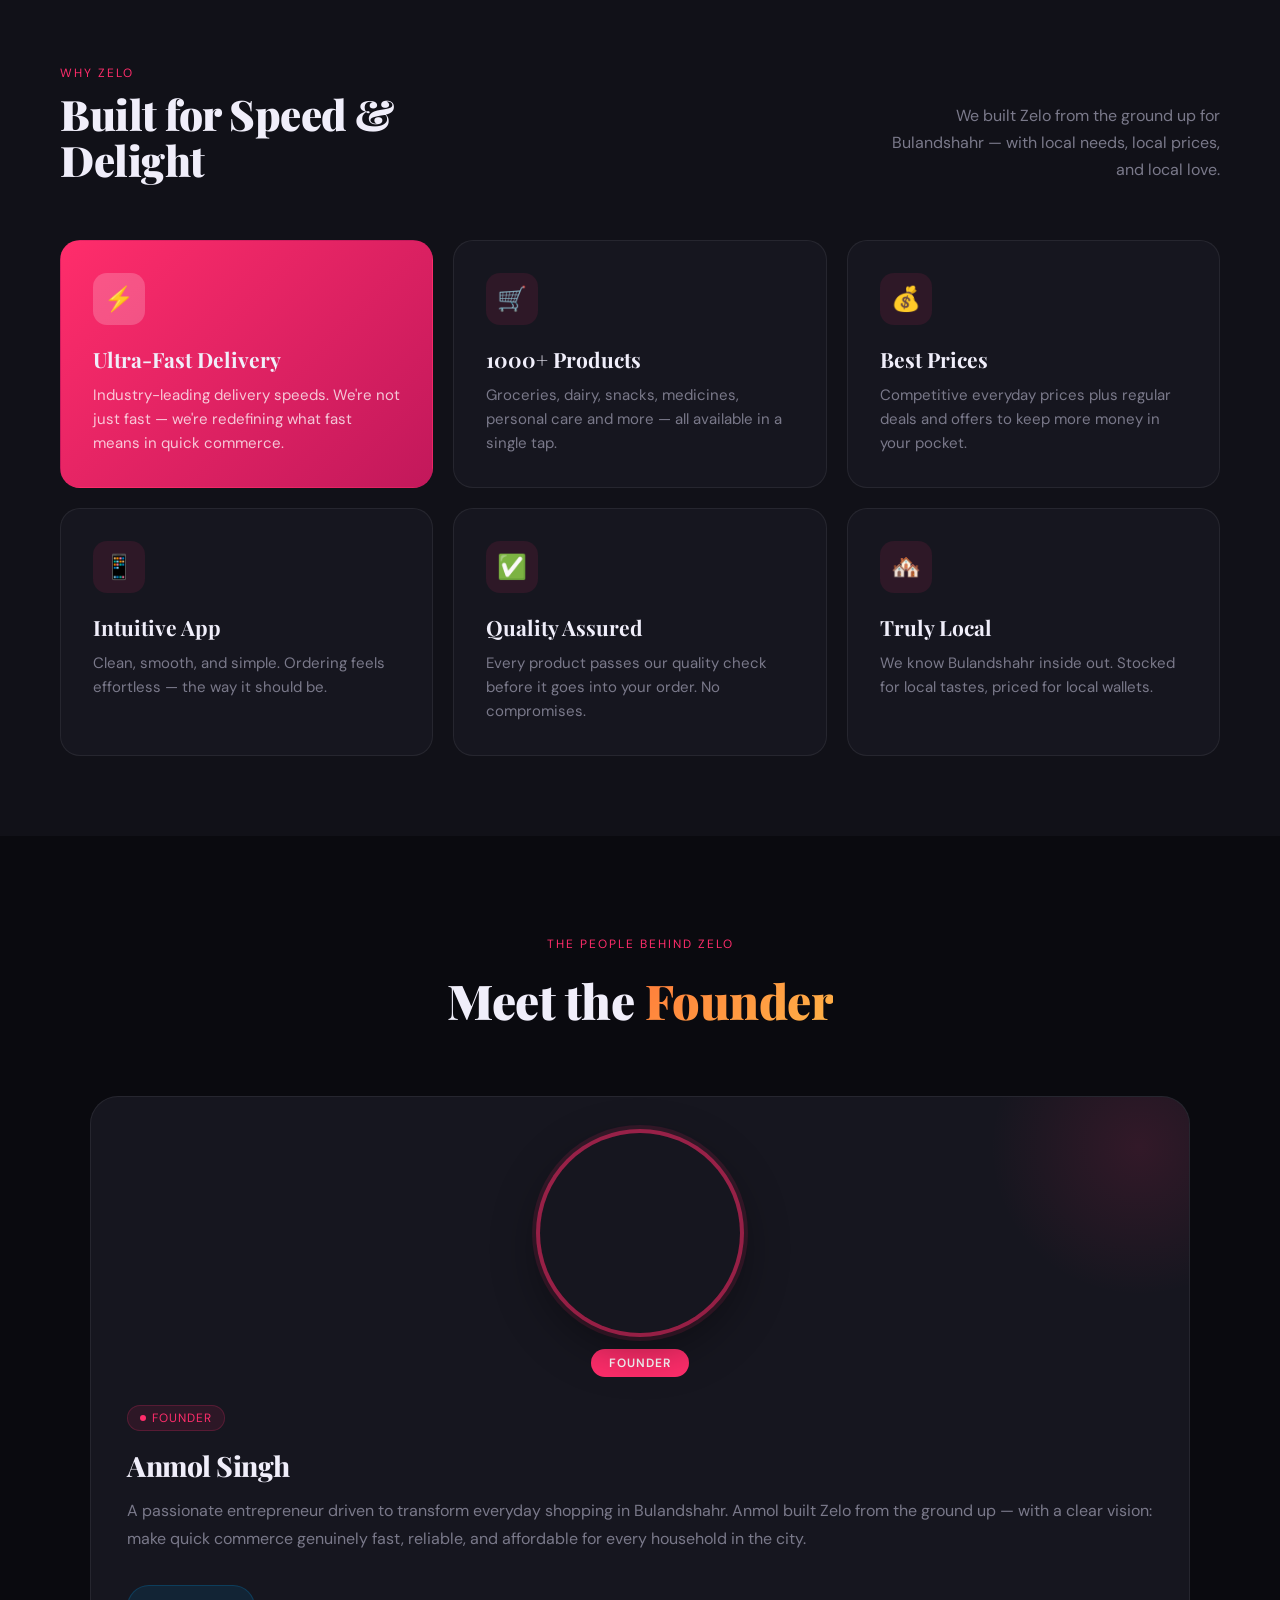
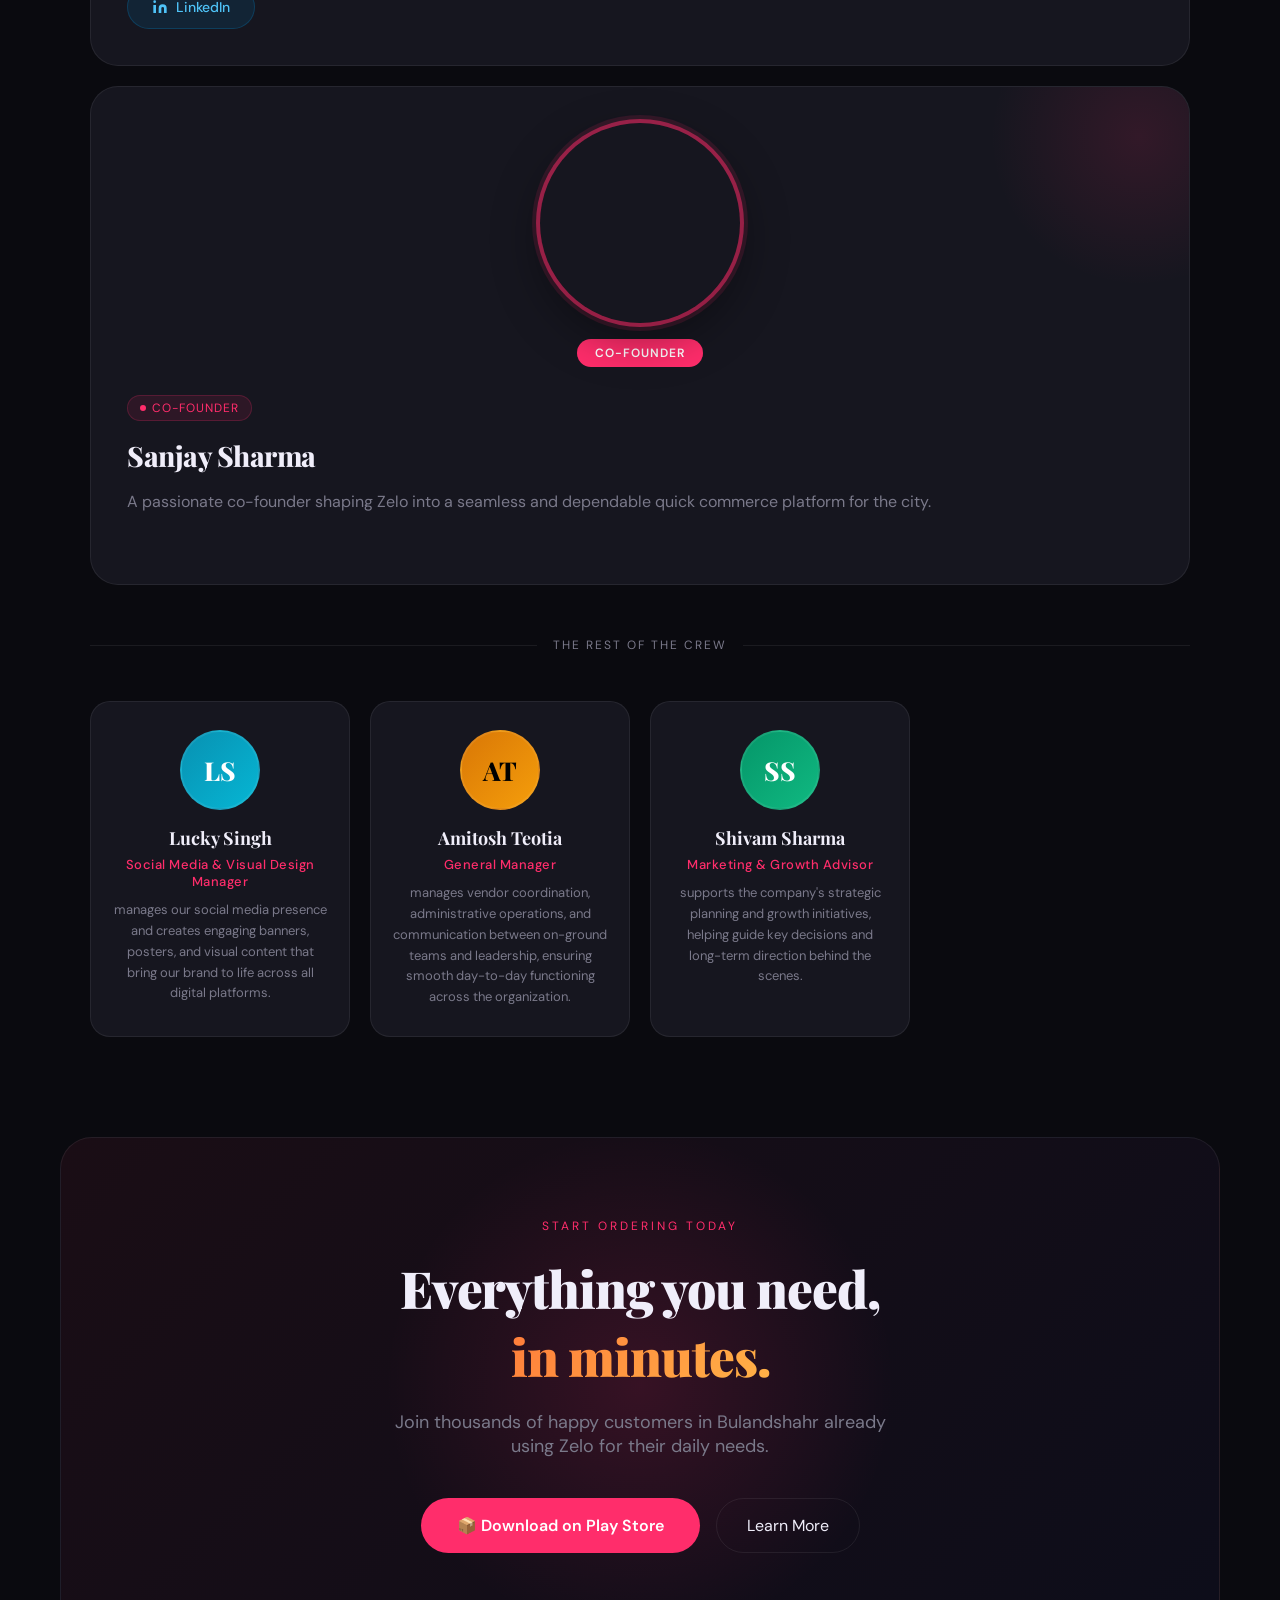
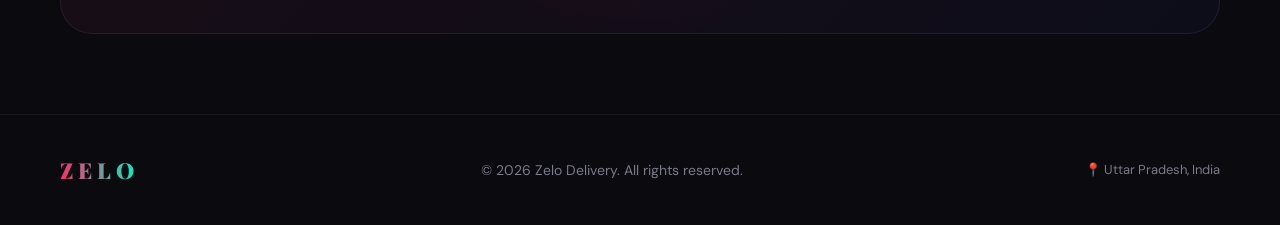
==== commit fb3db049: "Update index.html" ====
--- a/public/index.html
+++ b/public/index.html
@@ -1287,6 +1287,8 @@
         </div>        
       </div>  
 
+      <div style="margin-bottom: 20px;"></div>
+
   <div class="founder-wrap">
         <div class="founder-img-wrap">
           <div class="founder-img">
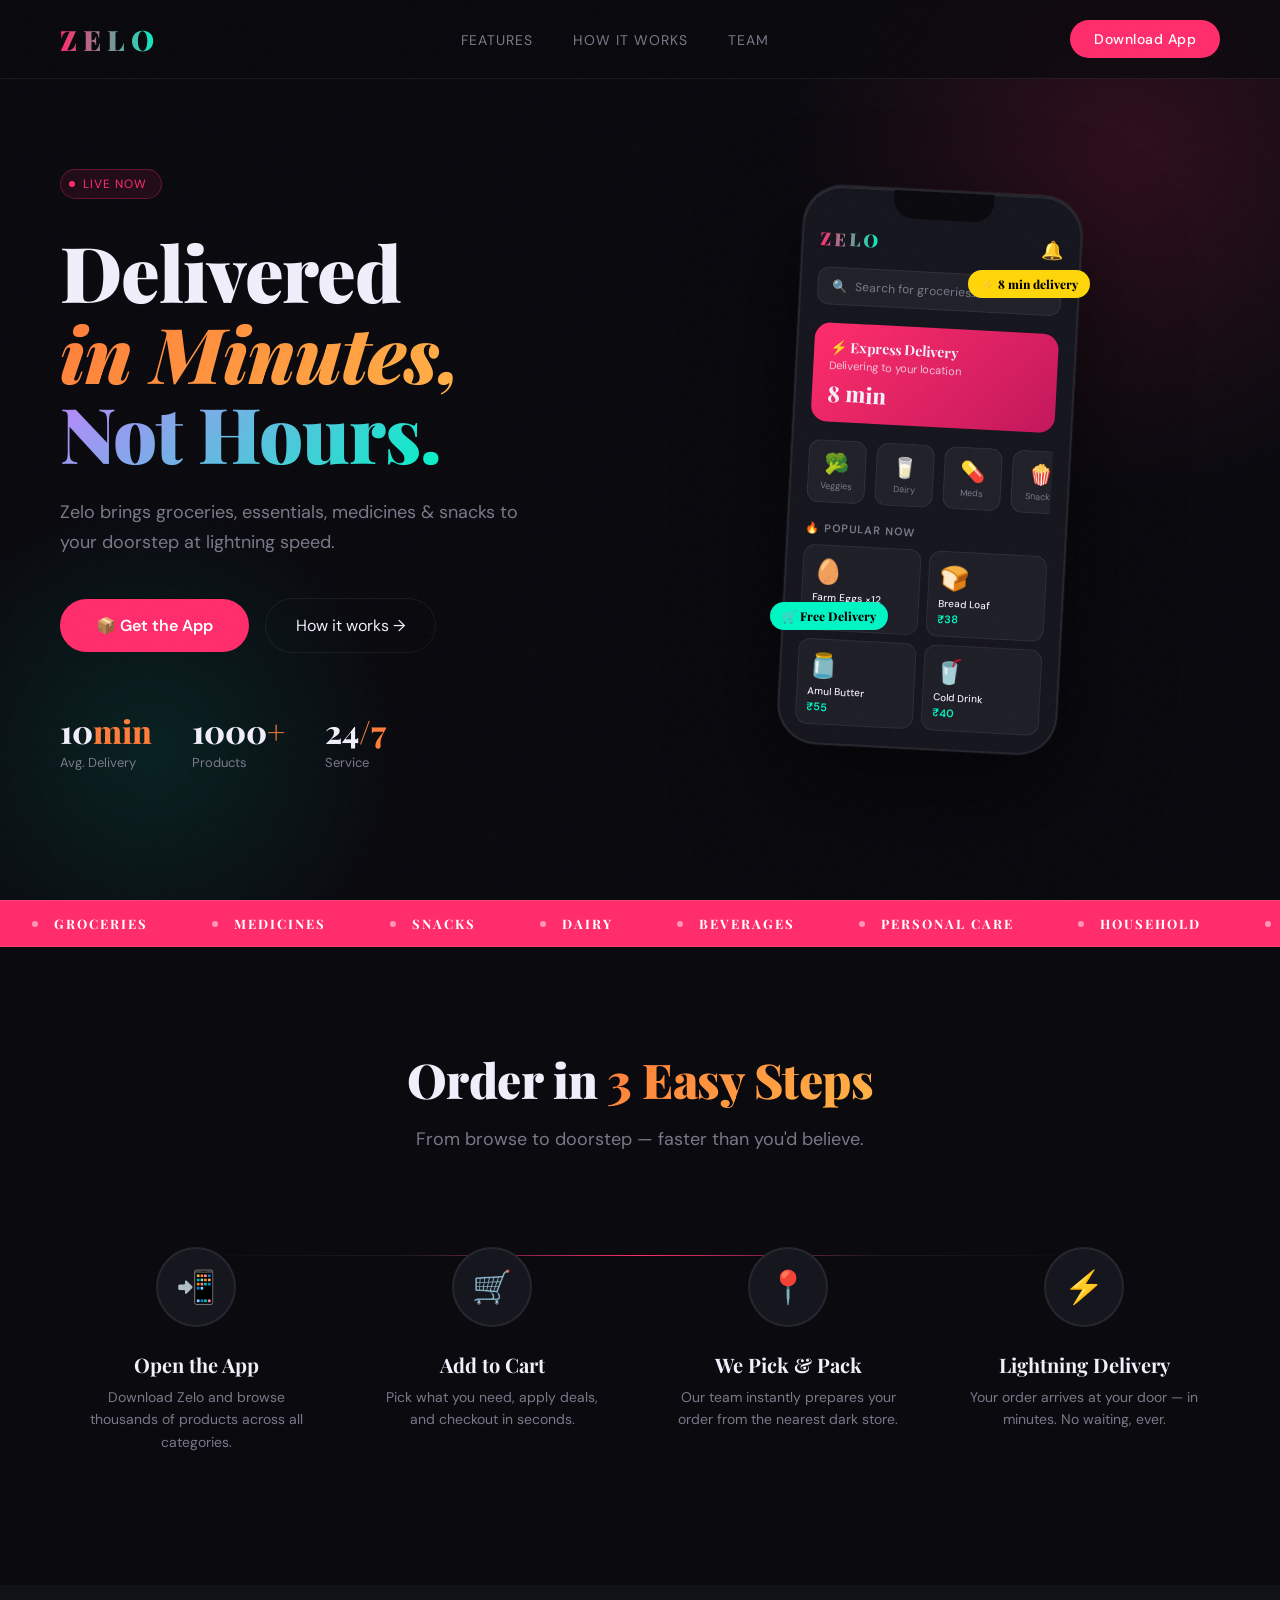
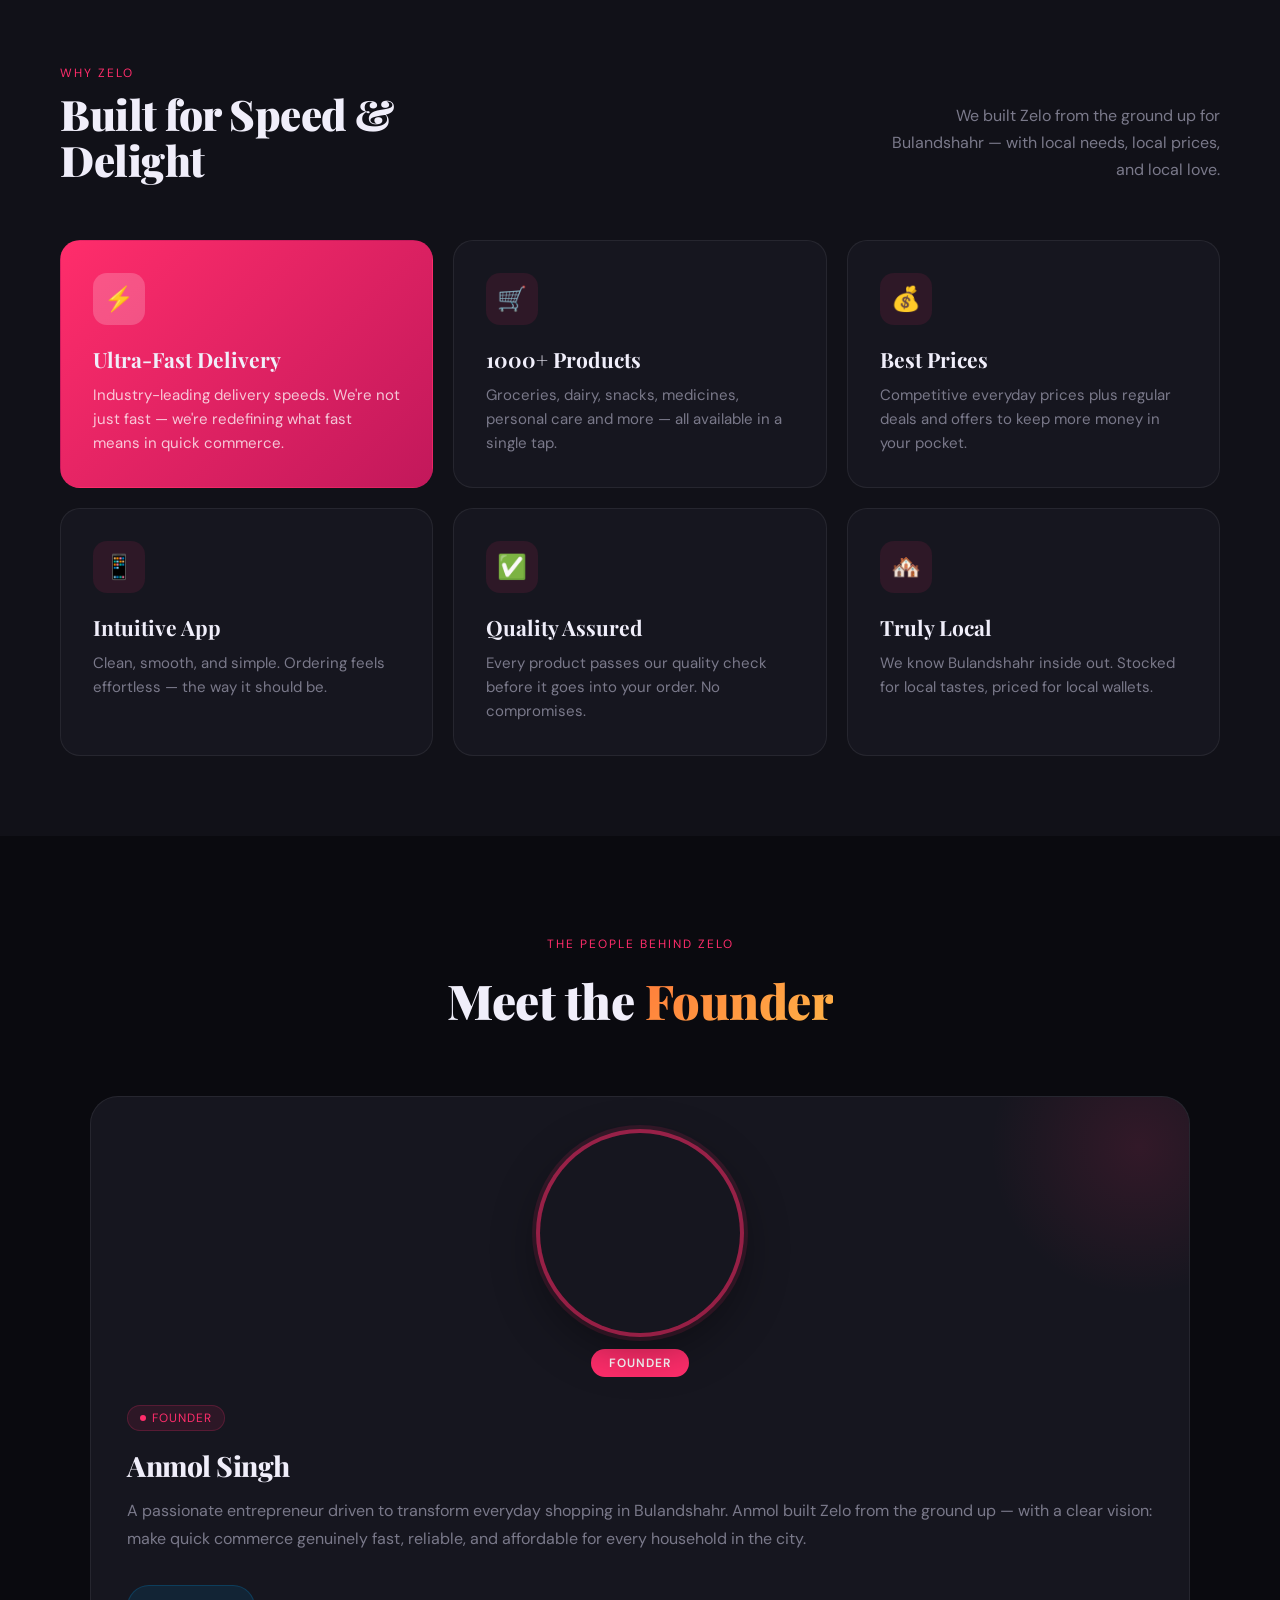
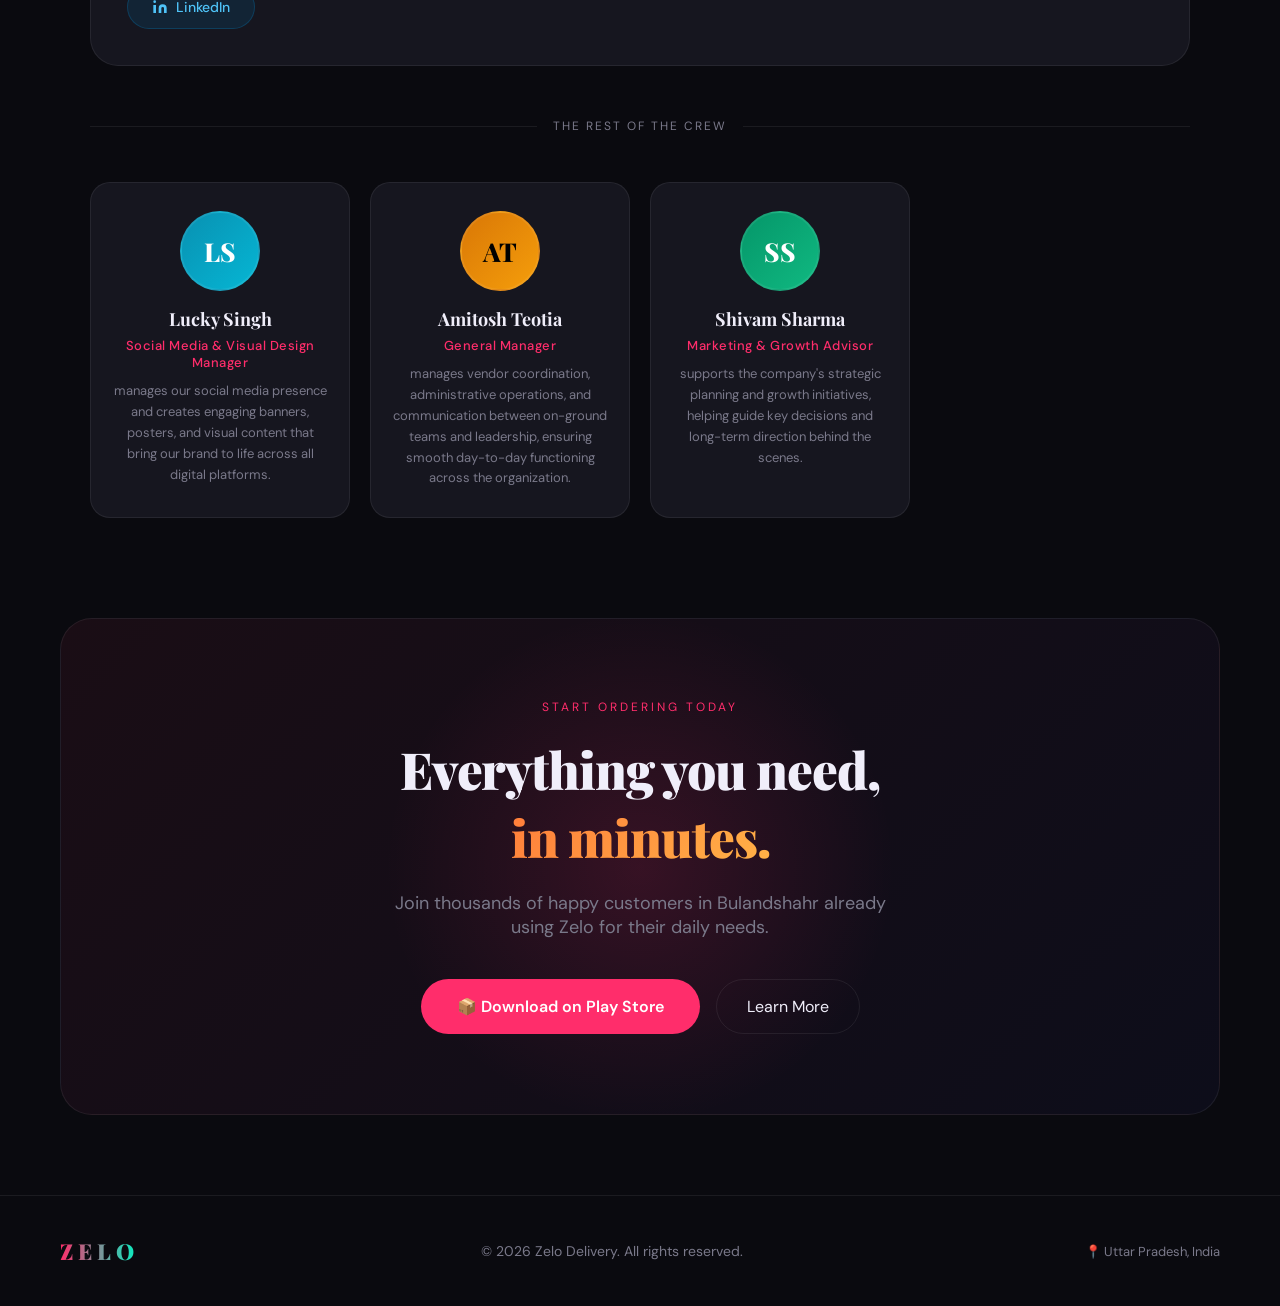
==== commit 6661a7d2: "Update index.html" ====
--- a/public/index.html
+++ b/public/index.html
@@ -1287,7 +1287,7 @@
         </div>        
       </div>  
 
-      <div style="margin-bottom: 20px;"></div>
+  <!--    <div style="margin-bottom: 20px;"></div>
 
   <div class="founder-wrap">
         <div class="founder-img-wrap">
@@ -1310,11 +1310,11 @@
               LinkedIn
             </a>
           </div> -->
-        </div>
-  </div>
+     <!--   </div>
+  </div>  
       
       
-    </div>
+    </div> -->
 
   
     <div class="team-divider">
